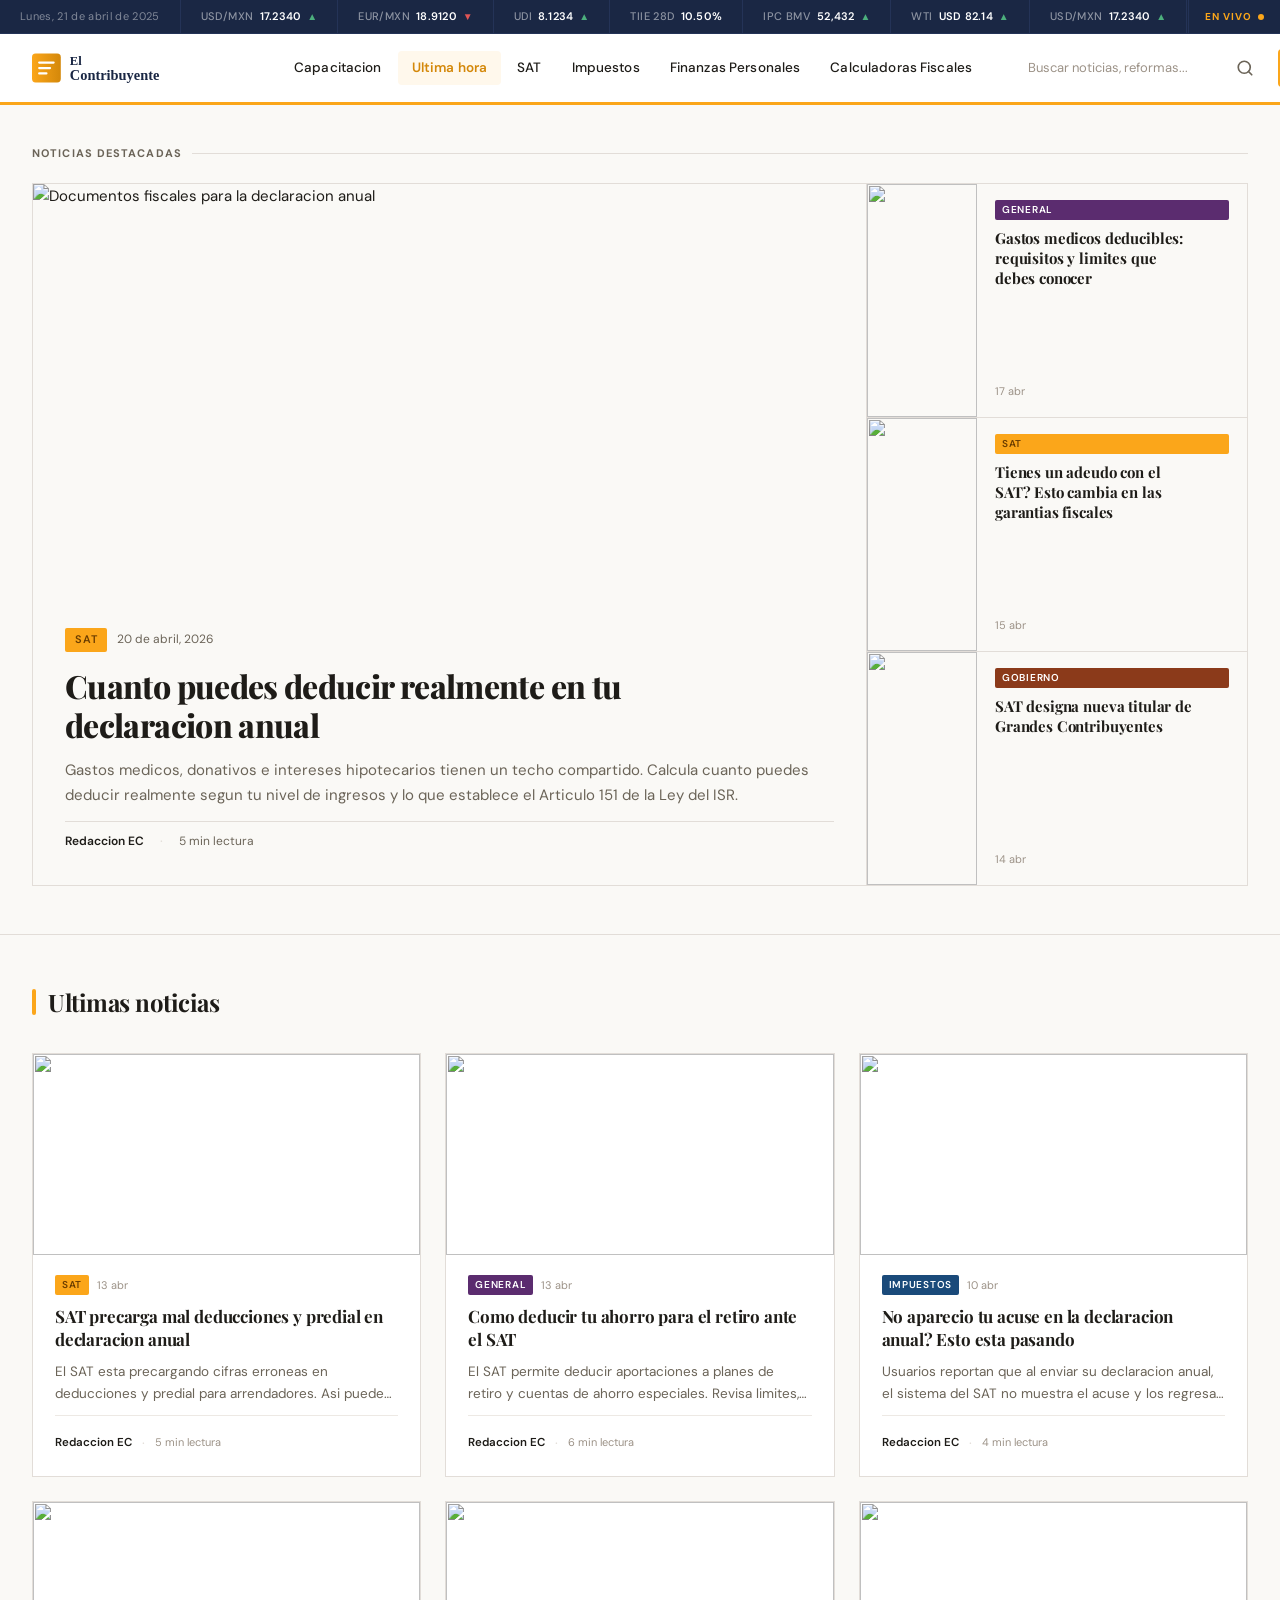
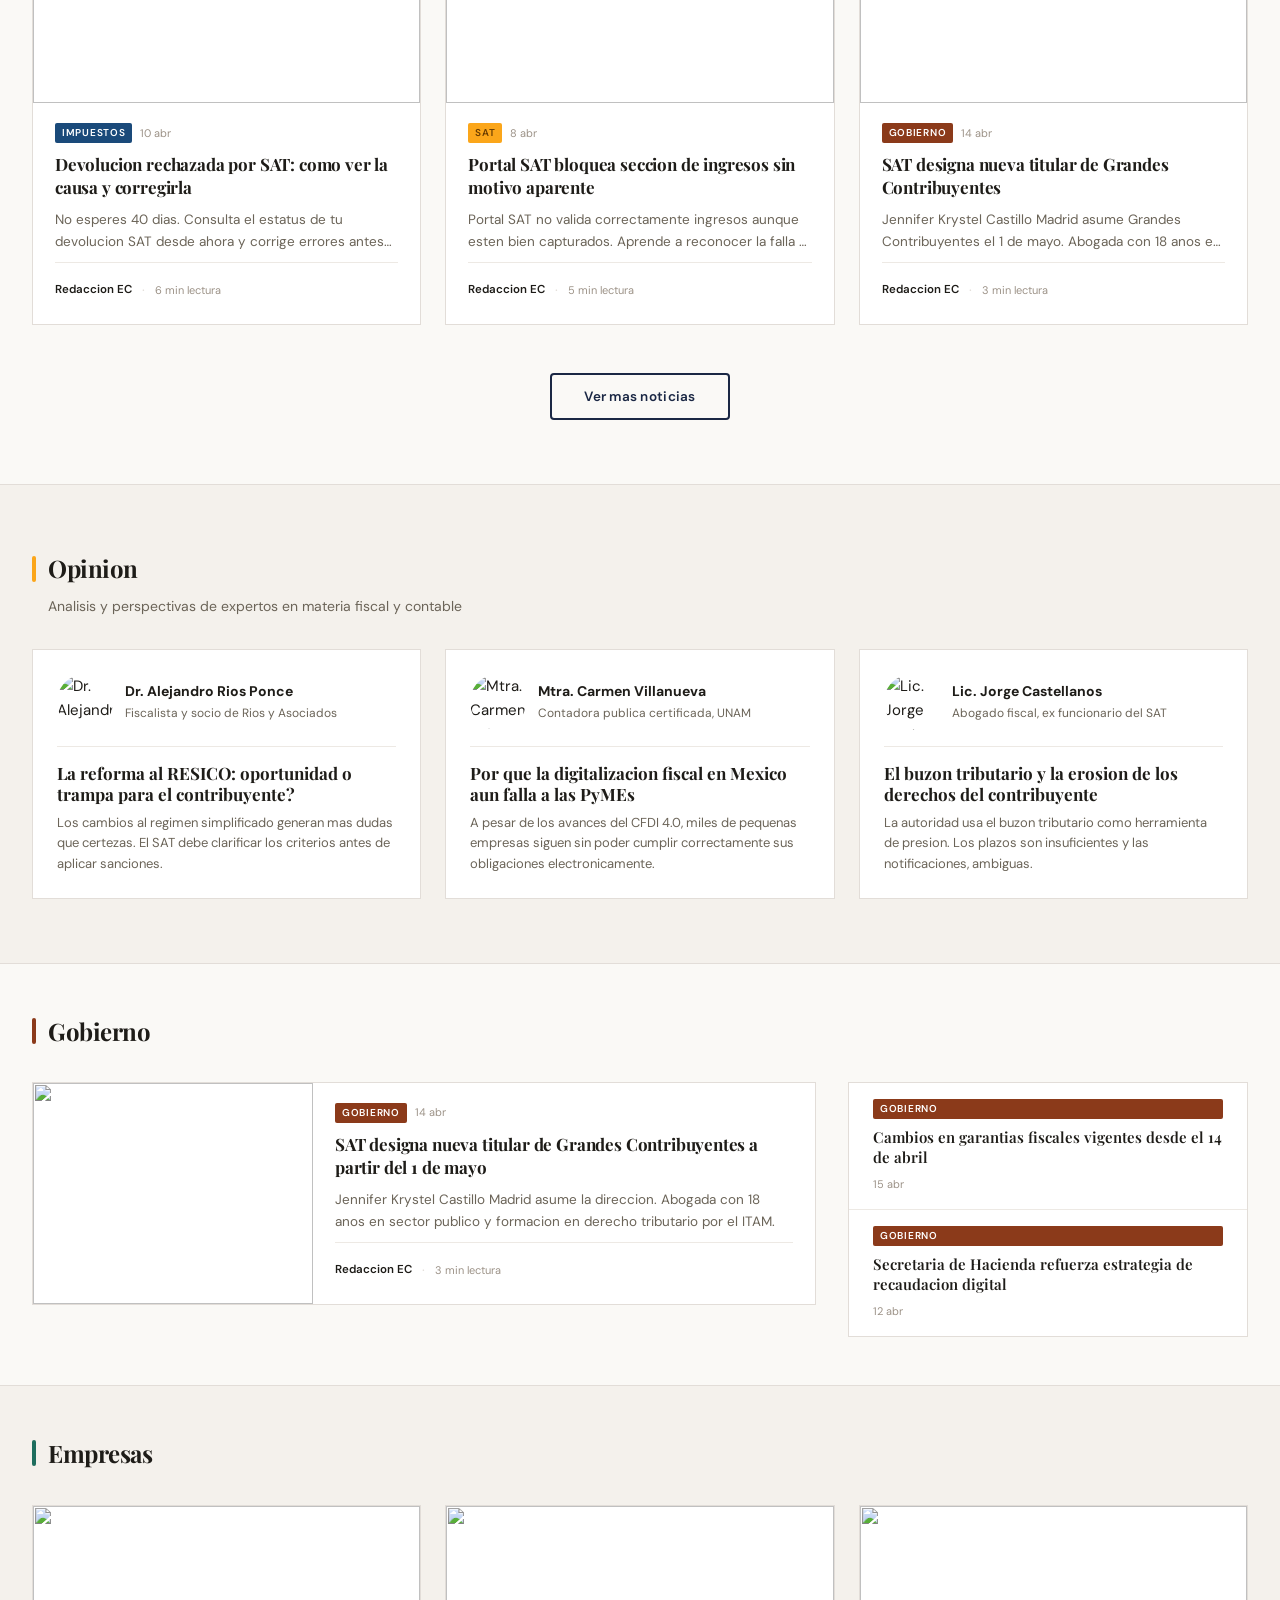
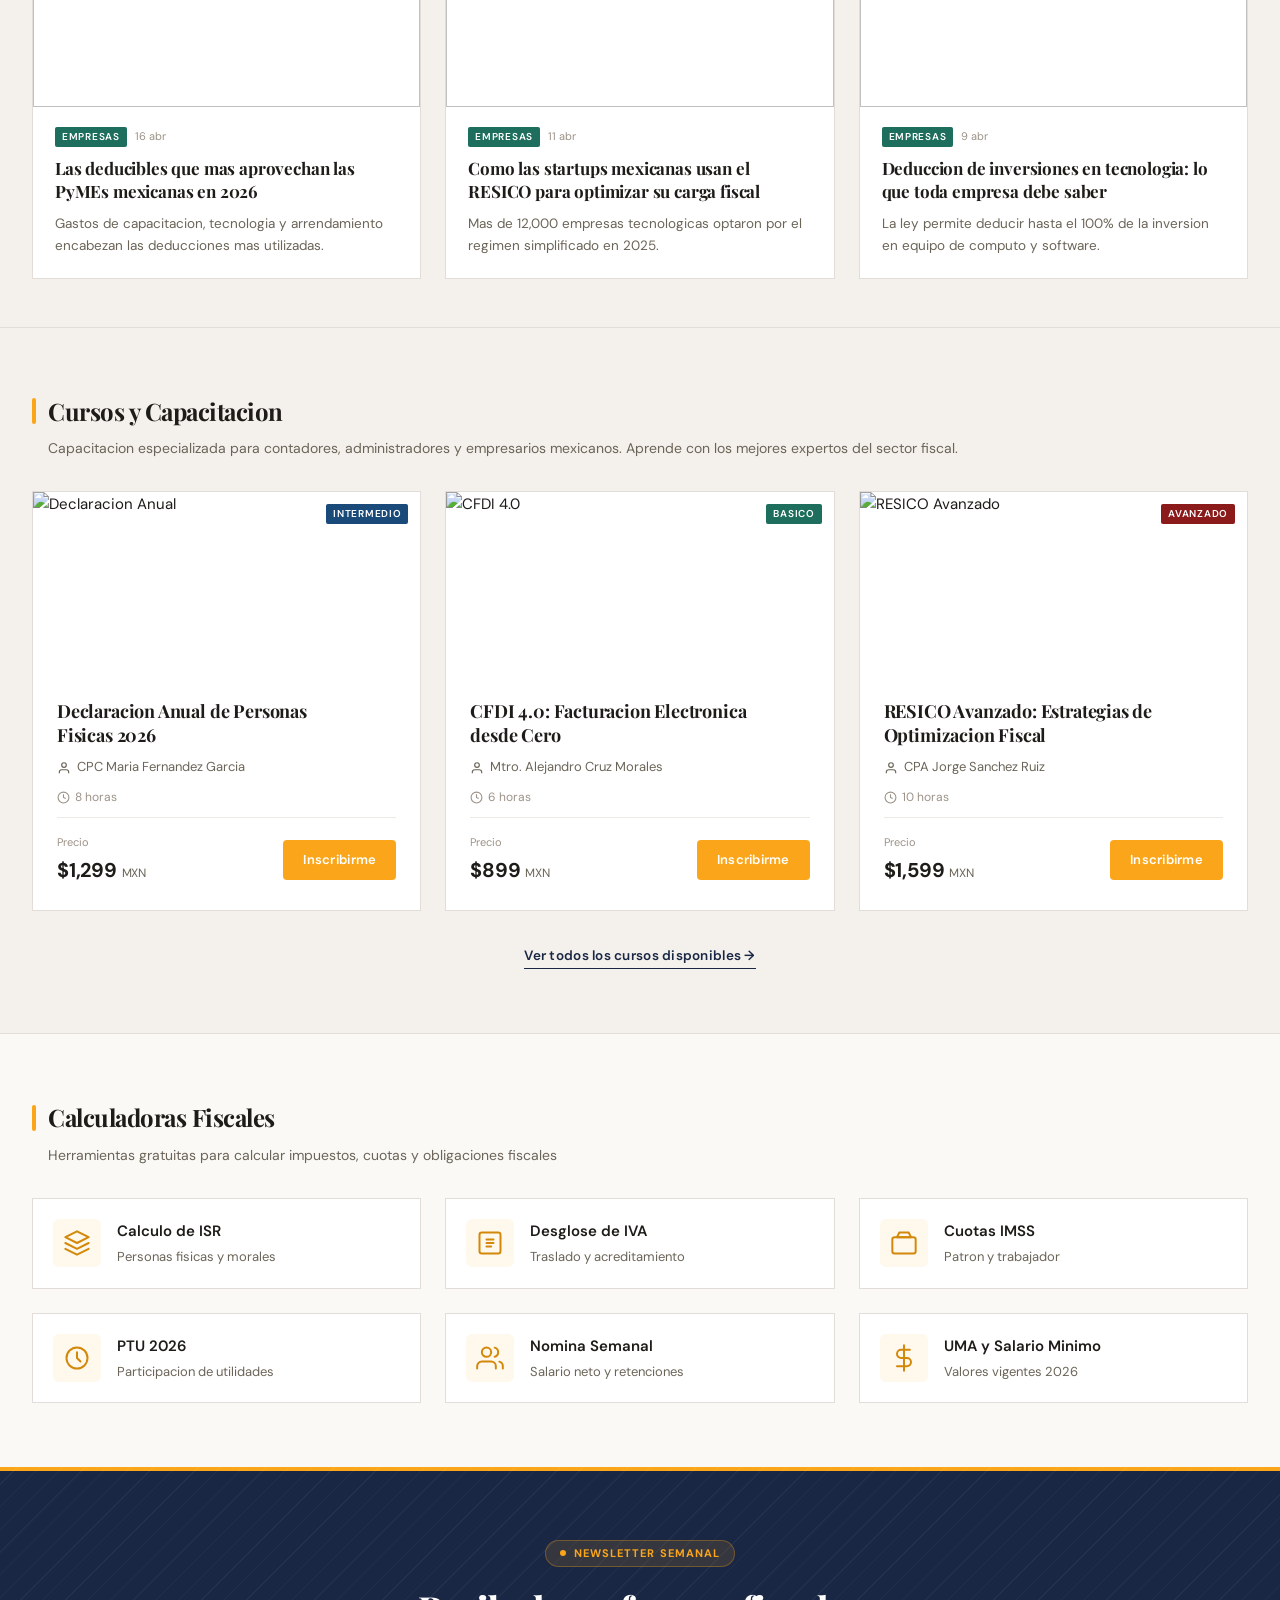
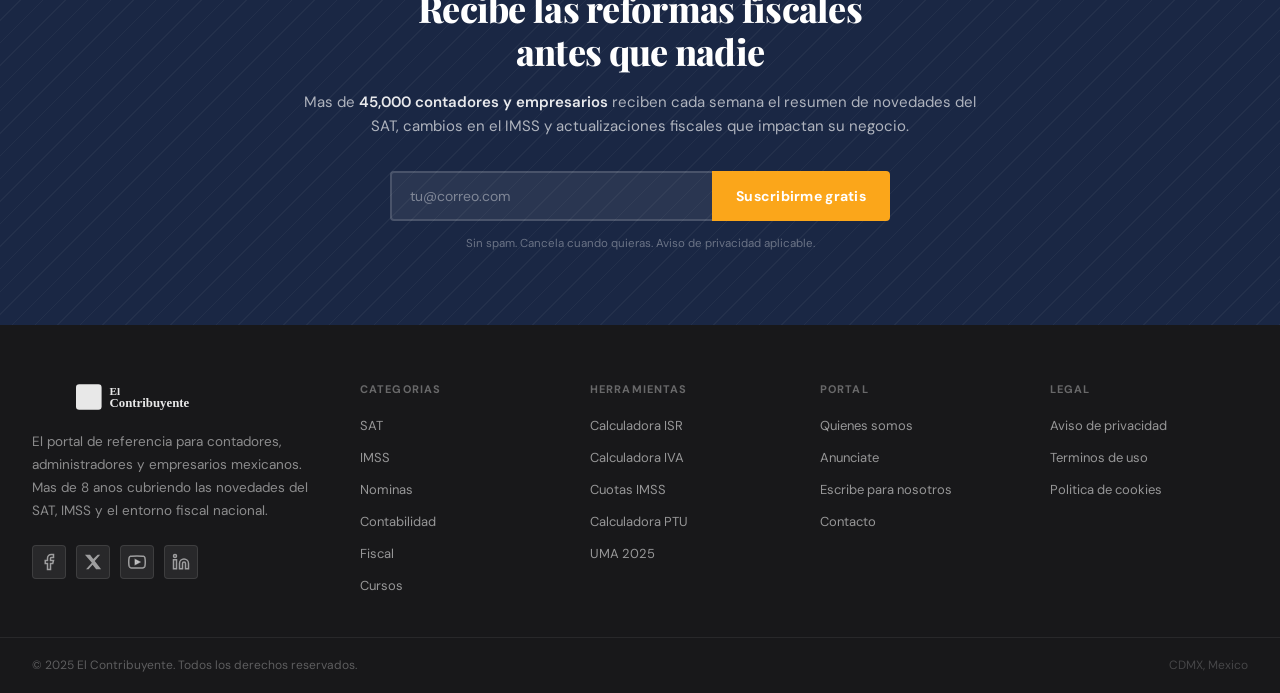
==== index.html @ e786fd5d "Initial commit: El Contribuyente design system - 7 HTML pages: home, article, category, search, auth" ====
<!DOCTYPE html>
<html lang="es">
<head>
  <meta charset="UTF-8">
  <meta name="viewport" content="width=device-width, initial-scale=1.0">
  <meta name="description" content="El Contribuyente - Portal de noticias fiscales, contables y financieras para contadores, administradores y empresarios mexicanos.">
  <title>El Contribuyente — Noticias Fiscales, Contables y Financieras</title>

  <!-- Favicon -->
  <link rel="icon" type="image/svg+xml" href="assets/logo.svg">

  <!-- Google Fonts -->
  <link rel="preconnect" href="https://fonts.googleapis.com">
  <link rel="preconnect" href="https://fonts.gstatic.com" crossorigin>
  <link href="https://fonts.googleapis.com/css2?family=Playfair+Display:ital,wght@0,400;0,600;0,700;0,800;1,400;1,600&family=DM+Sans:opsz,wght@9..40,300;9..40,400;9..40,500;9..40,600;9..40,700&display=swap" rel="stylesheet">

  <!-- Stylesheets -->
  <link rel="stylesheet" href="css/tokens.css">
  <link rel="stylesheet" href="css/base.css">
  <link rel="stylesheet" href="css/components.css">
  <link rel="stylesheet" href="css/pages/home.css">
</head>
<body>
  <!-- ═══════════════════════════════════════
       TOP BAR
       ═══════════════════════════════════════ -->
  <div class="topbar">
    <div class="topbar__date">
      <span class="topbar__date-text">Lunes, 21 de abril de 2025</span>
    </div>
    <div class="topbar__ticker">
      <div class="topbar__ticker-track">
        <span class="topbar__ticker-item">
          <span class="topbar__ticker-label">USD/MXN</span>
          <span class="topbar__ticker-value">17.2340</span>
          <span class="topbar__ticker-up">&#9650;</span>
        </span>
        <span class="topbar__ticker-item">
          <span class="topbar__ticker-label">EUR/MXN</span>
          <span class="topbar__ticker-value">18.9120</span>
          <span class="topbar__ticker-down">&#9660;</span>
        </span>
        <span class="topbar__ticker-item">
          <span class="topbar__ticker-label">UDI</span>
          <span class="topbar__ticker-value">8.1234</span>
          <span class="topbar__ticker-up">&#9650;</span>
        </span>
        <span class="topbar__ticker-item">
          <span class="topbar__ticker-label">TIIE 28D</span>
          <span class="topbar__ticker-value">10.50%</span>
        </span>
        <span class="topbar__ticker-item">
          <span class="topbar__ticker-label">IPC BMV</span>
          <span class="topbar__ticker-value">52,432</span>
          <span class="topbar__ticker-up">&#9650;</span>
        </span>
        <span class="topbar__ticker-item">
          <span class="topbar__ticker-label">WTI</span>
          <span class="topbar__ticker-value">USD 82.14</span>
          <span class="topbar__ticker-up">&#9650;</span>
        </span>
      </div>
    </div>
    <div class="topbar__live">
      <span class="topbar__live-text">En vivo</span>
      <div class="topbar__live-dot"></div>
    </div>
  </div>

  <!-- ═══════════════════════════════════════
       NAVBAR
       ═══════════════════════════════════════ -->
  <header class="navbar">
    <div class="navbar__inner">
      <a href="index.html" class="navbar__logo">
        <img src="assets/logo.svg" alt="El Contribuyente">
      </a>

      <nav class="navbar__nav">
        <a href="cursos.html" class="navbar__link">Capacitacion</a>
        <a href="categoria.html" class="navbar__link navbar__link--active">Ultima hora</a>
        <a href="categoria.html?cat=sat" class="navbar__link">SAT</a>
        <a href="categoria.html?cat=impuestos" class="navbar__link">Impuestos</a>
        <a href="categoria.html?cat=finanzas" class="navbar__link">Finanzas Personales</a>
        <a href="#calculadoras" class="navbar__link">Calculadoras Fiscales</a>
      </nav>

      <div class="navbar__actions">
        <div class="navbar__search">
          <input type="text" class="navbar__search-input" placeholder="Buscar noticias, reformas...">
          <button class="navbar__search-btn" aria-label="Buscar">
            <svg width="18" height="18" viewBox="0 0 24 24" fill="none" stroke="currentColor" stroke-width="2.2" stroke-linecap="round">
              <circle cx="11" cy="11" r="8"/><path d="M21 21l-4.35-4.35"/>
            </svg>
          </button>
        </div>
        <a href="#newsletter" class="navbar__cta">Suscribirme gratis</a>
      </div>

      <button class="navbar__toggle" aria-label="Menu" aria-expanded="false">
        <span></span>
        <span></span>
        <span></span>
      </button>
    </div>
  </header>

  <main>
    <!-- ═══════════════════════════════════════
         HERO - NOTICIAS DESTACADAS
         ═══════════════════════════════════════ -->
    <section class="hero">
      <div class="container">
        <div class="section-label">
          <span class="section-label__text">Noticias destacadas</span>
          <div class="section-label__line"></div>
        </div>

        <div class="hero-card">
          <!-- Featured Article -->
          <article class="hero-card__featured">
            <div class="hero-card__featured-image">
              <img src="https://images.unsplash.com/photo-1554224155-6726b3ff858f?w=1100&h=620&fit=crop&auto=format&q=80" alt="Documentos fiscales para la declaracion anual">
            </div>
            <div class="hero-card__featured-content">
              <div class="hero-card__featured-meta">
                <span class="badge badge--sat">SAT</span>
                <span class="hero-card__featured-date">20 de abril, 2026</span>
              </div>
              <h1 class="hero-card__featured-title">
                <a href="articulo.html">Cuanto puedes deducir realmente en tu declaracion anual</a>
              </h1>
              <p class="hero-card__featured-excerpt">Gastos medicos, donativos e intereses hipotecarios tienen un techo compartido. Calcula cuanto puedes deducir realmente segun tu nivel de ingresos y lo que establece el Articulo 151 de la Ley del ISR.</p>
              <div class="hero-card__featured-footer">
                <span class="hero-card__featured-author">Redaccion EC</span>
                <span class="news-card__separator">·</span>
                <span class="hero-card__featured-readtime">5 min lectura</span>
              </div>
            </div>
          </article>

          <!-- Secondary Articles -->
          <div class="hero-card__secondary">
            <a href="articulo.html" class="hero-card__secondary-item">
              <div class="hero-card__secondary-thumb">
                <img src="https://images.unsplash.com/photo-1450101499163-c8848c66ca85?w=320&h=240&fit=crop&auto=format&q=80" alt="">
              </div>
              <div class="hero-card__secondary-content">
                <span class="badge badge--sm badge--general">General</span>
                <h3 class="hero-card__secondary-title">Gastos medicos deducibles: requisitos y limites que debes conocer</h3>
                <span class="hero-card__secondary-date">17 abr</span>
              </div>
            </a>

            <a href="articulo.html" class="hero-card__secondary-item">
              <div class="hero-card__secondary-thumb">
                <img src="https://images.unsplash.com/photo-1454165804606-c3d57bc86b40?w=320&h=240&fit=crop&auto=format&q=80" alt="">
              </div>
              <div class="hero-card__secondary-content">
                <span class="badge badge--sm badge--sat">SAT</span>
                <h3 class="hero-card__secondary-title">Tienes un adeudo con el SAT? Esto cambia en las garantias fiscales</h3>
                <span class="hero-card__secondary-date">15 abr</span>
              </div>
            </a>

            <a href="articulo.html" class="hero-card__secondary-item">
              <div class="hero-card__secondary-thumb">
                <img src="https://images.unsplash.com/photo-1507003211169-0a1dd7228f2d?w=320&h=240&fit=crop&auto=format&q=80" alt="">
              </div>
              <div class="hero-card__secondary-content">
                <span class="badge badge--sm badge--gobierno">Gobierno</span>
                <h3 class="hero-card__secondary-title">SAT designa nueva titular de Grandes Contribuyentes</h3>
                <span class="hero-card__secondary-date">14 abr</span>
              </div>
            </a>
          </div>
        </div>
      </div>
    </section>

    <!-- ═══════════════════════════════════════
         ULTIMAS NOTICIAS
         ═══════════════════════════════════════ -->
    <section class="news-feed">
      <div class="container">
        <div class="section-title">
          <div class="section-title__header">
            <div class="section-title__accent"></div>
            <h2 class="section-title__text">Ultimas noticias</h2>
          </div>
        </div>

        <div class="news-grid">
          <article class="news-card">
            <a href="articulo.html" class="news-card__image">
              <img src="https://images.unsplash.com/photo-1486312338219-ce68d2c6f44d?w=680&h=400&fit=crop&auto=format&q=80" alt="">
            </a>
            <div class="news-card__content">
              <div class="news-card__meta">
                <span class="badge badge--sm badge--sat">SAT</span>
                <span class="news-card__date">13 abr</span>
              </div>
              <h3 class="news-card__title"><a href="articulo.html">SAT precarga mal deducciones y predial en declaracion anual</a></h3>
              <p class="news-card__excerpt">El SAT esta precargando cifras erroneas en deducciones y predial para arrendadores. Asi puedes detectar el error y corregirlo antes de enviar.</p>
              <div class="news-card__footer">
                <span class="news-card__author">Redaccion EC</span>
                <span class="news-card__separator">·</span>
                <span class="news-card__readtime">5 min lectura</span>
              </div>
            </div>
          </article>

          <article class="news-card">
            <a href="articulo.html" class="news-card__image">
              <img src="https://images.unsplash.com/photo-1611974789855-9c2a0a7236a3?w=680&h=400&fit=crop&auto=format&q=80" alt="">
            </a>
            <div class="news-card__content">
              <div class="news-card__meta">
                <span class="badge badge--sm badge--general">General</span>
                <span class="news-card__date">13 abr</span>
              </div>
              <h3 class="news-card__title"><a href="articulo.html">Como deducir tu ahorro para el retiro ante el SAT</a></h3>
              <p class="news-card__excerpt">El SAT permite deducir aportaciones a planes de retiro y cuentas de ahorro especiales. Revisa limites, plazos y obligaciones antes de tu declaracion.</p>
              <div class="news-card__footer">
                <span class="news-card__author">Redaccion EC</span>
                <span class="news-card__separator">·</span>
                <span class="news-card__readtime">6 min lectura</span>
              </div>
            </div>
          </article>

          <article class="news-card">
            <a href="articulo.html" class="news-card__image">
              <img src="https://images.unsplash.com/photo-1518186285589-2f7649de83e0?w=680&h=400&fit=crop&auto=format&q=80" alt="">
            </a>
            <div class="news-card__content">
              <div class="news-card__meta">
                <span class="badge badge--sm badge--impuestos">Impuestos</span>
                <span class="news-card__date">10 abr</span>
              </div>
              <h3 class="news-card__title"><a href="articulo.html">No aparecio tu acuse en la declaracion anual? Esto esta pasando</a></h3>
              <p class="news-card__excerpt">Usuarios reportan que al enviar su declaracion anual, el sistema del SAT no muestra el acuse y los regresa al inicio. Aqui la solucion.</p>
              <div class="news-card__footer">
                <span class="news-card__author">Redaccion EC</span>
                <span class="news-card__separator">·</span>
                <span class="news-card__readtime">4 min lectura</span>
              </div>
            </div>
          </article>

          <article class="news-card">
            <a href="articulo.html" class="news-card__image">
              <img src="https://images.unsplash.com/photo-1551288049-bebda4e38f71?w=680&h=400&fit=crop&auto=format&q=80" alt="">
            </a>
            <div class="news-card__content">
              <div class="news-card__meta">
                <span class="badge badge--sm badge--impuestos">Impuestos</span>
                <span class="news-card__date">10 abr</span>
              </div>
              <h3 class="news-card__title"><a href="articulo.html">Devolucion rechazada por SAT: como ver la causa y corregirla</a></h3>
              <p class="news-card__excerpt">No esperes 40 dias. Consulta el estatus de tu devolucion SAT desde ahora y corrige errores antes de que sea demasiado tarde.</p>
              <div class="news-card__footer">
                <span class="news-card__author">Redaccion EC</span>
                <span class="news-card__separator">·</span>
                <span class="news-card__readtime">6 min lectura</span>
              </div>
            </div>
          </article>

          <article class="news-card">
            <a href="articulo.html" class="news-card__image">
              <img src="https://images.unsplash.com/photo-1560472354-b33ff0c44a43?w=680&h=400&fit=crop&auto=format&q=80" alt="">
            </a>
            <div class="news-card__content">
              <div class="news-card__meta">
                <span class="badge badge--sm badge--sat">SAT</span>
                <span class="news-card__date">8 abr</span>
              </div>
              <h3 class="news-card__title"><a href="articulo.html">Portal SAT bloquea seccion de ingresos sin motivo aparente</a></h3>
              <p class="news-card__excerpt">Portal SAT no valida correctamente ingresos aunque esten bien capturados. Aprende a reconocer la falla y la solucion que ya ayudo a multiples contribuyentes.</p>
              <div class="news-card__footer">
                <span class="news-card__author">Redaccion EC</span>
                <span class="news-card__separator">·</span>
                <span class="news-card__readtime">5 min lectura</span>
              </div>
            </div>
          </article>

          <article class="news-card">
            <a href="articulo.html" class="news-card__image">
              <img src="https://images.unsplash.com/photo-1504868584819-f8e8b4b6d7e3?w=680&h=400&fit=crop&auto=format&q=80" alt="">
            </a>
            <div class="news-card__content">
              <div class="news-card__meta">
                <span class="badge badge--sm badge--gobierno">Gobierno</span>
                <span class="news-card__date">14 abr</span>
              </div>
              <h3 class="news-card__title"><a href="articulo.html">SAT designa nueva titular de Grandes Contribuyentes</a></h3>
              <p class="news-card__excerpt">Jennifer Krystel Castillo Madrid asume Grandes Contribuyentes el 1 de mayo. Abogada con 18 anos en sector publico y posgrados en derecho tributario.</p>
              <div class="news-card__footer">
                <span class="news-card__author">Redaccion EC</span>
                <span class="news-card__separator">·</span>
                <span class="news-card__readtime">3 min lectura</span>
              </div>
            </div>
          </article>
        </div>

        <div class="news-feed__more">
          <a href="categoria.html" class="btn btn--secondary">Ver mas noticias</a>
        </div>
      </div>
    </section>

    <!-- ═══════════════════════════════════════
         BLOQUE OPINION
         ═══════════════════════════════════════ -->
    <section class="opinion-block">
      <div class="container">
        <div class="section-title">
          <div class="section-title__header">
            <div class="section-title__accent"></div>
            <h2 class="section-title__text">Opinion</h2>
          </div>
          <p class="section-title__sub">Analisis y perspectivas de expertos en materia fiscal y contable</p>
        </div>

        <div class="opinion-grid">
          <article class="opinion-card">
            <div class="opinion-card__header">
              <img src="https://images.unsplash.com/photo-1560250097-0b93528c311a?w=120&h=120&fit=crop&auto=format&q=80" alt="Dr. Alejandro Rios Ponce" class="opinion-card__avatar">
              <div>
                <h3 class="opinion-card__author">Dr. Alejandro Rios Ponce</h3>
                <p class="opinion-card__role">Fiscalista y socio de Rios y Asociados</p>
              </div>
            </div>
            <h4 class="opinion-card__title"><a href="articulo.html">La reforma al RESICO: oportunidad o trampa para el contribuyente?</a></h4>
            <p class="opinion-card__excerpt">Los cambios al regimen simplificado generan mas dudas que certezas. El SAT debe clarificar los criterios antes de aplicar sanciones.</p>
          </article>

          <article class="opinion-card">
            <div class="opinion-card__header">
              <img src="https://images.unsplash.com/photo-1573496359142-b8d87734a5a2?w=120&h=120&fit=crop&auto=format&q=80" alt="Mtra. Carmen Villanueva" class="opinion-card__avatar">
              <div>
                <h3 class="opinion-card__author">Mtra. Carmen Villanueva</h3>
                <p class="opinion-card__role">Contadora publica certificada, UNAM</p>
              </div>
            </div>
            <h4 class="opinion-card__title"><a href="articulo.html">Por que la digitalizacion fiscal en Mexico aun falla a las PyMEs</a></h4>
            <p class="opinion-card__excerpt">A pesar de los avances del CFDI 4.0, miles de pequenas empresas siguen sin poder cumplir correctamente sus obligaciones electronicamente.</p>
          </article>

          <article class="opinion-card">
            <div class="opinion-card__header">
              <img src="https://images.unsplash.com/photo-1472099645785-5658abf4ff4e?w=120&h=120&fit=crop&auto=format&q=80" alt="Lic. Jorge Castellanos" class="opinion-card__avatar">
              <div>
                <h3 class="opinion-card__author">Lic. Jorge Castellanos</h3>
                <p class="opinion-card__role">Abogado fiscal, ex funcionario del SAT</p>
              </div>
            </div>
            <h4 class="opinion-card__title"><a href="articulo.html">El buzon tributario y la erosion de los derechos del contribuyente</a></h4>
            <p class="opinion-card__excerpt">La autoridad usa el buzon tributario como herramienta de presion. Los plazos son insuficientes y las notificaciones, ambiguas.</p>
          </article>
        </div>
      </div>
    </section>

    <!-- ═══════════════════════════════════════
         BLOQUE GOBIERNO
         ═══════════════════════════════════════ -->
    <section class="category-block category-block--gobierno">
      <div class="container">
        <div class="section-title">
          <div class="section-title__header">
            <div class="section-title__accent" style="background: var(--color-cat-gobierno);"></div>
            <h2 class="section-title__text">Gobierno</h2>
          </div>
        </div>

        <div class="category-block__grid">
          <article class="news-card news-card--horizontal">
            <a href="articulo.html" class="news-card__image">
              <img src="https://images.unsplash.com/photo-1568992687947-868a62a9f521?w=680&h=400&fit=crop&auto=format&q=80" alt="">
            </a>
            <div class="news-card__content">
              <div class="news-card__meta">
                <span class="badge badge--sm badge--gobierno">Gobierno</span>
                <span class="news-card__date">14 abr</span>
              </div>
              <h3 class="news-card__title"><a href="articulo.html">SAT designa nueva titular de Grandes Contribuyentes a partir del 1 de mayo</a></h3>
              <p class="news-card__excerpt">Jennifer Krystel Castillo Madrid asume la direccion. Abogada con 18 anos en sector publico y formacion en derecho tributario por el ITAM.</p>
              <div class="news-card__footer">
                <span class="news-card__author">Redaccion EC</span>
                <span class="news-card__separator">·</span>
                <span class="news-card__readtime">3 min lectura</span>
              </div>
            </div>
          </article>

          <div class="category-block__list">
            <a href="articulo.html" class="category-block__item">
              <span class="badge badge--sm badge--gobierno">Gobierno</span>
              <h4>Cambios en garantias fiscales vigentes desde el 14 de abril</h4>
              <span class="category-block__date">15 abr</span>
            </a>
            <a href="articulo.html" class="category-block__item">
              <span class="badge badge--sm badge--gobierno">Gobierno</span>
              <h4>Secretaria de Hacienda refuerza estrategia de recaudacion digital</h4>
              <span class="category-block__date">12 abr</span>
            </a>
          </div>
        </div>
      </div>
    </section>

    <!-- ═══════════════════════════════════════
         BLOQUE EMPRESAS
         ═══════════════════════════════════════ -->
    <section class="category-block category-block--empresas">
      <div class="container">
        <div class="section-title">
          <div class="section-title__header">
            <div class="section-title__accent" style="background: var(--color-cat-empresas);"></div>
            <h2 class="section-title__text">Empresas</h2>
          </div>
        </div>

        <div class="news-grid news-grid--3">
          <article class="news-card">
            <a href="articulo.html" class="news-card__image">
              <img src="https://images.unsplash.com/photo-1611974789855-9c2a0a7236a3?w=680&h=400&fit=crop&auto=format&q=80" alt="">
            </a>
            <div class="news-card__content">
              <div class="news-card__meta">
                <span class="badge badge--sm badge--empresas">Empresas</span>
                <span class="news-card__date">16 abr</span>
              </div>
              <h3 class="news-card__title"><a href="articulo.html">Las deducibles que mas aprovechan las PyMEs mexicanas en 2026</a></h3>
              <p class="news-card__excerpt">Gastos de capacitacion, tecnologia y arrendamiento encabezan las deducciones mas utilizadas.</p>
            </div>
          </article>

          <article class="news-card">
            <a href="articulo.html" class="news-card__image">
              <img src="https://images.unsplash.com/photo-1560472354-b33ff0c44a43?w=680&h=400&fit=crop&auto=format&q=80" alt="">
            </a>
            <div class="news-card__content">
              <div class="news-card__meta">
                <span class="badge badge--sm badge--empresas">Empresas</span>
                <span class="news-card__date">11 abr</span>
              </div>
              <h3 class="news-card__title"><a href="articulo.html">Como las startups mexicanas usan el RESICO para optimizar su carga fiscal</a></h3>
              <p class="news-card__excerpt">Mas de 12,000 empresas tecnologicas optaron por el regimen simplificado en 2025.</p>
            </div>
          </article>

          <article class="news-card">
            <a href="articulo.html" class="news-card__image">
              <img src="https://images.unsplash.com/photo-1518186285589-2f7649de83e0?w=680&h=400&fit=crop&auto=format&q=80" alt="">
            </a>
            <div class="news-card__content">
              <div class="news-card__meta">
                <span class="badge badge--sm badge--empresas">Empresas</span>
                <span class="news-card__date">9 abr</span>
              </div>
              <h3 class="news-card__title"><a href="articulo.html">Deduccion de inversiones en tecnologia: lo que toda empresa debe saber</a></h3>
              <p class="news-card__excerpt">La ley permite deducir hasta el 100% de la inversion en equipo de computo y software.</p>
            </div>
          </article>
        </div>
      </div>
    </section>

    <!-- ═══════════════════════════════════════
         CURSOS Y CAPACITACION
         ═══════════════════════════════════════ -->
    <section class="courses-section">
      <div class="container">
        <div class="section-title">
          <div class="section-title__header">
            <div class="section-title__accent"></div>
            <h2 class="section-title__text">Cursos y Capacitacion</h2>
          </div>
          <p class="section-title__sub">Capacitacion especializada para contadores, administradores y empresarios mexicanos. Aprende con los mejores expertos del sector fiscal.</p>
        </div>

        <div class="courses-grid">
          <article class="course-card">
            <div class="course-card__image">
              <img src="https://images.unsplash.com/photo-1524178232363-1fb2b075b655?w=700&h=380&fit=crop&auto=format&q=80" alt="Declaracion Anual">
              <span class="course-card__level badge badge--sm badge--intermedio">Intermedio</span>
            </div>
            <div class="course-card__content">
              <h3 class="course-card__title">Declaracion Anual de Personas Fisicas 2026</h3>
              <div class="course-card__instructor">
                <svg width="14" height="14" viewBox="0 0 24 24" fill="none" stroke="currentColor" stroke-width="2">
                  <path d="M20 21v-2a4 4 0 00-4-4H8a4 4 0 00-4 4v2"/><circle cx="12" cy="7" r="4"/>
                </svg>
                <span>CPC Maria Fernandez Garcia</span>
              </div>
              <div class="course-card__duration">
                <svg width="13" height="13" viewBox="0 0 24 24" fill="none" stroke="currentColor" stroke-width="2">
                  <circle cx="12" cy="12" r="10"/><path d="M12 6v6l4 2"/>
                </svg>
                <span>8 horas</span>
              </div>
              <div class="course-card__footer">
                <div>
                  <span class="course-card__price-label">Precio</span>
                  <span class="course-card__price">$1,299 <span class="course-card__price-currency">MXN</span></span>
                </div>
                <a href="cursos.html" class="btn btn--primary" style="padding: 10px 20px; font-size: 13px;">Inscribirme</a>
              </div>
            </div>
          </article>

          <article class="course-card">
            <div class="course-card__image">
              <img src="https://images.unsplash.com/photo-1557804506-669a67965ba0?w=700&h=380&fit=crop&auto=format&q=80" alt="CFDI 4.0">
              <span class="course-card__level badge badge--sm badge--basico">Basico</span>
            </div>
            <div class="course-card__content">
              <h3 class="course-card__title">CFDI 4.0: Facturacion Electronica desde Cero</h3>
              <div class="course-card__instructor">
                <svg width="14" height="14" viewBox="0 0 24 24" fill="none" stroke="currentColor" stroke-width="2">
                  <path d="M20 21v-2a4 4 0 00-4-4H8a4 4 0 00-4 4v2"/><circle cx="12" cy="7" r="4"/>
                </svg>
                <span>Mtro. Alejandro Cruz Morales</span>
              </div>
              <div class="course-card__duration">
                <svg width="13" height="13" viewBox="0 0 24 24" fill="none" stroke="currentColor" stroke-width="2">
                  <circle cx="12" cy="12" r="10"/><path d="M12 6v6l4 2"/>
                </svg>
                <span>6 horas</span>
              </div>
              <div class="course-card__footer">
                <div>
                  <span class="course-card__price-label">Precio</span>
                  <span class="course-card__price">$899 <span class="course-card__price-currency">MXN</span></span>
                </div>
                <a href="cursos.html" class="btn btn--primary" style="padding: 10px 20px; font-size: 13px;">Inscribirme</a>
              </div>
            </div>
          </article>

          <article class="course-card">
            <div class="course-card__image">
              <img src="https://images.unsplash.com/photo-1434030216411-0b793f4b4173?w=700&h=380&fit=crop&auto=format&q=80" alt="RESICO Avanzado">
              <span class="course-card__level badge badge--sm badge--avanzado">Avanzado</span>
            </div>
            <div class="course-card__content">
              <h3 class="course-card__title">RESICO Avanzado: Estrategias de Optimizacion Fiscal</h3>
              <div class="course-card__instructor">
                <svg width="14" height="14" viewBox="0 0 24 24" fill="none" stroke="currentColor" stroke-width="2">
                  <path d="M20 21v-2a4 4 0 00-4-4H8a4 4 0 00-4 4v2"/><circle cx="12" cy="7" r="4"/>
                </svg>
                <span>CPA Jorge Sanchez Ruiz</span>
              </div>
              <div class="course-card__duration">
                <svg width="13" height="13" viewBox="0 0 24 24" fill="none" stroke="currentColor" stroke-width="2">
                  <circle cx="12" cy="12" r="10"/><path d="M12 6v6l4 2"/>
                </svg>
                <span>10 horas</span>
              </div>
              <div class="course-card__footer">
                <div>
                  <span class="course-card__price-label">Precio</span>
                  <span class="course-card__price">$1,599 <span class="course-card__price-currency">MXN</span></span>
                </div>
                <a href="cursos.html" class="btn btn--primary" style="padding: 10px 20px; font-size: 13px;">Inscribirme</a>
              </div>
            </div>
          </article>
        </div>

        <div class="courses-section__more">
          <a href="cursos.html" class="courses-section__link">Ver todos los cursos disponibles →</a>
        </div>
      </div>
    </section>

    <!-- ═══════════════════════════════════════
         CALCULADORAS FISCALES
         ═══════════════════════════════════════ -->
    <section class="calculators-section" id="calculadoras">
      <div class="container">
        <div class="section-title">
          <div class="section-title__header">
            <div class="section-title__accent"></div>
            <h2 class="section-title__text">Calculadoras Fiscales</h2>
          </div>
          <p class="section-title__sub">Herramientas gratuitas para calcular impuestos, cuotas y obligaciones fiscales</p>
        </div>

        <div class="calculators-grid">
          <article class="calc-card">
            <div class="calc-card__icon">
              <svg width="28" height="28" viewBox="0 0 24 24" fill="none" stroke="currentColor" stroke-width="1.7" stroke-linecap="round" stroke-linejoin="round">
                <path d="M12 2L2 7l10 5 10-5-10-5"/><path d="M2 17l10 5 10-5"/><path d="M2 12l10 5 10-5"/>
              </svg>
            </div>
            <div class="calc-card__content">
              <h3 class="calc-card__name">Calculo de ISR</h3>
              <p class="calc-card__desc">Personas fisicas y morales</p>
            </div>
          </article>

          <article class="calc-card">
            <div class="calc-card__icon">
              <svg width="28" height="28" viewBox="0 0 24 24" fill="none" stroke="currentColor" stroke-width="1.7" stroke-linecap="round" stroke-linejoin="round">
                <rect x="3" y="3" width="18" height="18" rx="2"/><path d="M9 9h6M9 12h6M9 15h4"/>
              </svg>
            </div>
            <div class="calc-card__content">
              <h3 class="calc-card__name">Desglose de IVA</h3>
              <p class="calc-card__desc">Traslado y acreditamiento</p>
            </div>
          </article>

          <article class="calc-card">
            <div class="calc-card__icon">
              <svg width="28" height="28" viewBox="0 0 24 24" fill="none" stroke="currentColor" stroke-width="1.7" stroke-linecap="round" stroke-linejoin="round">
                <path d="M20 7H4a2 2 0 00-2 2v10a2 2 0 002 2h16a2 2 0 002-2V9a2 2 0 00-2-2z"/><path d="M16 3H8L6 7h12l-2-4z"/>
              </svg>
            </div>
            <div class="calc-card__content">
              <h3 class="calc-card__name">Cuotas IMSS</h3>
              <p class="calc-card__desc">Patron y trabajador</p>
            </div>
          </article>

          <article class="calc-card">
            <div class="calc-card__icon">
              <svg width="28" height="28" viewBox="0 0 24 24" fill="none" stroke="currentColor" stroke-width="1.7" stroke-linecap="round" stroke-linejoin="round">
                <circle cx="12" cy="12" r="9"/><path d="M12 7v5l3 3"/>
              </svg>
            </div>
            <div class="calc-card__content">
              <h3 class="calc-card__name">PTU 2026</h3>
              <p class="calc-card__desc">Participacion de utilidades</p>
            </div>
          </article>

          <article class="calc-card">
            <div class="calc-card__icon">
              <svg width="28" height="28" viewBox="0 0 24 24" fill="none" stroke="currentColor" stroke-width="1.7" stroke-linecap="round" stroke-linejoin="round">
                <path d="M17 21v-2a4 4 0 00-4-4H5a4 4 0 00-4 4v2"/><circle cx="9" cy="7" r="4"/><path d="M23 21v-2a4 4 0 00-3-3.87"/><path d="M16 3.13a4 4 0 010 7.74"/>
              </svg>
            </div>
            <div class="calc-card__content">
              <h3 class="calc-card__name">Nomina Semanal</h3>
              <p class="calc-card__desc">Salario neto y retenciones</p>
            </div>
          </article>

          <article class="calc-card">
            <div class="calc-card__icon">
              <svg width="28" height="28" viewBox="0 0 24 24" fill="none" stroke="currentColor" stroke-width="1.7" stroke-linecap="round" stroke-linejoin="round">
                <line x1="12" y1="1" x2="12" y2="23"/><path d="M17 5H9.5a3.5 3.5 0 000 7h5a3.5 3.5 0 010 7H6"/>
              </svg>
            </div>
            <div class="calc-card__content">
              <h3 class="calc-card__name">UMA y Salario Minimo</h3>
              <p class="calc-card__desc">Valores vigentes 2026</p>
            </div>
          </article>
        </div>
      </div>
    </section>

    <!-- ═══════════════════════════════════════
         NEWSLETTER
         ═══════════════════════════════════════ -->
    <section class="newsletter" id="newsletter">
      <div class="newsletter__accent"></div>
      <div class="newsletter__pattern"></div>
      <div class="newsletter__content">
        <div class="newsletter__badge">
          <div class="newsletter__badge-dot"></div>
          <span class="newsletter__badge-text">Newsletter semanal</span>
        </div>

        <h2 class="newsletter__title">Recibe las reformas fiscales<br>antes que nadie</h2>

        <p class="newsletter__text">
          Mas de <strong class="newsletter__highlight">45,000 contadores y empresarios</strong> reciben cada semana el resumen de novedades del SAT, cambios en el IMSS y actualizaciones fiscales que impactan su negocio.
        </p>

        <form class="newsletter__form">
          <input type="email" class="newsletter__input" placeholder="tu@correo.com" required>
          <button type="submit" class="newsletter__submit">Suscribirme gratis</button>
        </form>

        <p class="newsletter__disclaimer">Sin spam. Cancela cuando quieras. Aviso de privacidad aplicable.</p>
      </div>
    </section>
  </main>

  <!-- ═══════════════════════════════════════
       FOOTER
       ═══════════════════════════════════════ -->
  <footer class="footer">
    <div class="footer__main">
      <div class="footer__grid">
        <div class="footer__brand">
          <img src="assets/logo.svg" alt="El Contribuyente" class="footer__logo">
          <p class="footer__desc">El portal de referencia para contadores, administradores y empresarios mexicanos. Mas de 8 anos cubriendo las novedades del SAT, IMSS y el entorno fiscal nacional.</p>
          <div class="footer__social">
            <a href="#" class="footer__social-link" aria-label="Facebook">
              <svg viewBox="0 0 24 24" fill="none" stroke="currentColor" stroke-width="2"><path d="M18 2h-3a5 5 0 00-5 5v3H7v4h3v8h4v-8h3l1-4h-4V7a1 1 0 011-1h3z"/></svg>
            </a>
            <a href="#" class="footer__social-link" aria-label="Twitter">
              <svg viewBox="0 0 24 24" fill="currentColor"><path d="M18.244 2.25h3.308l-7.227 8.26 8.502 11.24H16.17l-4.714-6.231-5.401 6.231H2.744l7.737-8.835L1.254 2.25H8.08l4.259 5.631 5.905-5.631z"/></svg>
            </a>
            <a href="#" class="footer__social-link" aria-label="YouTube">
              <svg viewBox="0 0 24 24" fill="none" stroke="currentColor" stroke-width="2"><path d="M22.54 6.42a2.78 2.78 0 00-1.95-1.96C18.88 4 12 4 12 4s-6.88 0-8.59.46a2.78 2.78 0 00-1.95 1.96A29 29 0 001 12a29 29 0 00.46 5.58A2.78 2.78 0 003.41 19.6C5.12 20 12 20 12 20s6.88 0 8.59-.46a2.78 2.78 0 001.95-1.96A29 29 0 0023 12a29 29 0 00-.46-5.58z"/><polygon points="9.75 15.02 15.5 12 9.75 8.98 9.75 15.02" fill="currentColor"/></svg>
            </a>
            <a href="#" class="footer__social-link" aria-label="LinkedIn">
              <svg viewBox="0 0 24 24" fill="none" stroke="currentColor" stroke-width="2"><path d="M16 8a6 6 0 016 6v7h-4v-7a2 2 0 00-2-2 2 2 0 00-2 2v7h-4v-7a6 6 0 016-6z"/><rect x="2" y="9" width="4" height="12"/><circle cx="4" cy="4" r="2"/></svg>
            </a>
          </div>
        </div>

        <div class="footer__links">
          <div>
            <h4 class="footer__column-title">Categorias</h4>
            <ul class="footer__column-list">
              <li><a href="categoria.html?cat=sat" class="footer__link">SAT</a></li>
              <li><a href="categoria.html?cat=imss" class="footer__link">IMSS</a></li>
              <li><a href="categoria.html?cat=nominas" class="footer__link">Nominas</a></li>
              <li><a href="categoria.html?cat=contabilidad" class="footer__link">Contabilidad</a></li>
              <li><a href="categoria.html?cat=fiscal" class="footer__link">Fiscal</a></li>
              <li><a href="cursos.html" class="footer__link">Cursos</a></li>
            </ul>
          </div>
          <div>
            <h4 class="footer__column-title">Herramientas</h4>
            <ul class="footer__column-list">
              <li><a href="#" class="footer__link">Calculadora ISR</a></li>
              <li><a href="#" class="footer__link">Calculadora IVA</a></li>
              <li><a href="#" class="footer__link">Cuotas IMSS</a></li>
              <li><a href="#" class="footer__link">Calculadora PTU</a></li>
              <li><a href="#" class="footer__link">UMA 2025</a></li>
            </ul>
          </div>
          <div>
            <h4 class="footer__column-title">Portal</h4>
            <ul class="footer__column-list">
              <li><a href="#" class="footer__link">Quienes somos</a></li>
              <li><a href="#" class="footer__link">Anunciate</a></li>
              <li><a href="#" class="footer__link">Escribe para nosotros</a></li>
              <li><a href="#" class="footer__link">Contacto</a></li>
            </ul>
          </div>
          <div>
            <h4 class="footer__column-title">Legal</h4>
            <ul class="footer__column-list">
              <li><a href="#" class="footer__link">Aviso de privacidad</a></li>
              <li><a href="#" class="footer__link">Terminos de uso</a></li>
              <li><a href="#" class="footer__link">Politica de cookies</a></li>
            </ul>
          </div>
        </div>
      </div>
    </div>

    <div class="footer__bottom">
      <div class="footer__bottom-inner">
        <span class="footer__copyright">© 2025 El Contribuyente. Todos los derechos reservados.</span>
        <span class="footer__location">CDMX, Mexico</span>
      </div>
    </div>
  </footer>

  <script src="js/main.js"></script>
</body>
</html>
---- css/tokens.css ----
/* ============================================
   El Contribuyente — Design Tokens
   Sistema de diseño extraído de los archivos JSX
   ============================================ */

:root {
  /* ─────────────────────────────────────────
     COLORES PRIMARIOS
     ───────────────────────────────────────── */
  --color-primary: #fba61a;           /* Amber - color de marca principal */
  --color-primary-dark: #d4880a;      /* Amber oscuro para hover states */
  --color-primary-light: #fff8ec;     /* Amber muy claro para fondos */

  /* ─────────────────────────────────────────
     COLORES SECUNDARIOS
     ───────────────────────────────────────── */
  --color-secondary: #1a2744;         /* Navy - color secundario */
  --color-secondary-light: #243357;   /* Navy claro para bordes oscuros */

  /* ─────────────────────────────────────────
     COLORES DE FONDO
     ───────────────────────────────────────── */
  --color-bg: #faf9f6;                /* Fondo principal (crema muy suave) */
  --color-bg-alt: #f4f1ec;            /* Fondo alternativo/gris */
  --color-surface: #ffffff;           /* Superficie de tarjetas */
  --color-surface-hover: #fdfcf9;     /* Superficie en hover */

  /* ─────────────────────────────────────────
     COLORES DE TEXTO
     ───────────────────────────────────────── */
  --color-text: #1e1c18;              /* Texto principal */
  --color-text-muted: #6b6458;        /* Texto secundario */
  --color-text-light: #9c9287;        /* Texto terciario/meta info */

  /* ─────────────────────────────────────────
     COLORES DE BORDE
     ───────────────────────────────────────── */
  --color-border: #e2ddd8;            /* Borde principal */
  --color-border-light: #ede9e4;      /* Borde sutil */

  /* ─────────────────────────────────────────
     COLORES DE ESTADO
     ───────────────────────────────────────── */
  --color-success: #4caf7d;           /* Verde éxito */
  --color-success-bg: rgba(76, 175, 125, 0.15);
  --color-success-border: rgba(76, 175, 125, 0.4);
  --color-error: #e05555;             /* Rojo error */

  /* ─────────────────────────────────────────
     COLORES DE CATEGORÍAS (BADGES)
     ───────────────────────────────────────── */
  --color-cat-sat: #fba61a;
  --color-cat-sat-text: #6b3d00;

  --color-cat-opinion: #1a2744;
  --color-cat-opinion-text: #ffffff;

  --color-cat-empresas: #1e6e5e;
  --color-cat-empresas-text: #ffffff;

  --color-cat-general: #5b2c6f;
  --color-cat-general-text: #ffffff;

  --color-cat-gobierno: #8b3a1a;
  --color-cat-gobierno-text: #ffffff;

  --color-cat-impuestos: #1a4a7a;
  --color-cat-impuestos-text: #ffffff;

  --color-cat-imss: #1a3a6b;
  --color-cat-imss-text: #ffffff;

  --color-cat-nominas: #1e6e5e;
  --color-cat-nominas-text: #ffffff;

  --color-cat-contabilidad: #5b2c6f;
  --color-cat-contabilidad-text: #ffffff;

  --color-cat-fiscal: #8b1a1a;
  --color-cat-fiscal-text: #ffffff;

  --color-cat-cursos: #1a4a7a;
  --color-cat-cursos-text: #ffffff;

  /* ─────────────────────────────────────────
     NIVELES DE CURSO
     ───────────────────────────────────────── */
  --color-level-basico: #1e6e5e;
  --color-level-intermedio: #1a4a7a;
  --color-level-avanzado: #8b1a1a;

  /* ─────────────────────────────────────────
     COLORES DE FOOTER
     ───────────────────────────────────────── */
  --color-footer-bg: #18181a;
  --color-footer-text: rgba(255, 255, 255, 0.75);
  --color-footer-text-muted: rgba(255, 255, 255, 0.55);
  --color-footer-text-dim: rgba(255, 255, 255, 0.35);
  --color-footer-border: rgba(255, 255, 255, 0.07);

  /* ─────────────────────────────────────────
     TIPOGRAFÍAS
     ───────────────────────────────────────── */
  --font-headline: 'Playfair Display', Georgia, 'Times New Roman', serif;
  --font-body: 'DM Sans', 'Helvetica Neue', Helvetica, Arial, sans-serif;

  /* ─────────────────────────────────────────
     ESCALA TIPOGRÁFICA
     ───────────────────────────────────────── */
  --text-xs: 0.6875rem;    /* 11px - badges, meta pequeño */
  --text-sm: 0.8125rem;    /* 13px - meta info, links */
  --text-base: 0.9375rem;  /* 15px - cuerpo de texto */
  --text-lg: 1.0625rem;    /* 17px - títulos de tarjeta */
  --text-xl: 1.25rem;      /* 20px - subtítulos de sección */
  --text-2xl: 1.5rem;      /* 24px - títulos de sección */
  --text-3xl: 2rem;        /* 32px - título featured */
  --text-4xl: 2.375rem;    /* 38px - título de artículo */
  --text-5xl: 2.25rem;     /* 36px - newsletter headline */

  /* ─────────────────────────────────────────
     PESOS TIPOGRÁFICOS
     ───────────────────────────────────────── */
  --font-weight-normal: 400;
  --font-weight-medium: 500;
  --font-weight-semibold: 600;
  --font-weight-bold: 700;
  --font-weight-extrabold: 800;

  /* ─────────────────────────────────────────
     ALTURAS DE LÍNEA
     ───────────────────────────────────────── */
  --leading-tight: 1.18;
  --leading-snug: 1.25;
  --leading-normal: 1.35;
  --leading-relaxed: 1.55;
  --leading-loose: 1.65;

  /* ─────────────────────────────────────────
     ESPACIADO (rem basado en 16px)
     ───────────────────────────────────────── */
  --spacing-xs: 0.25rem;   /* 4px */
  --spacing-sm: 0.5rem;    /* 8px */
  --spacing-md: 1rem;      /* 16px */
  --spacing-lg: 1.5rem;    /* 24px */
  --spacing-xl: 2rem;      /* 32px */
  --spacing-2xl: 3rem;     /* 48px */
  --spacing-3xl: 4rem;     /* 64px */
  --spacing-4xl: 4.5rem;   /* 72px */

  /* ─────────────────────────────────────────
     GAPS (espaciado entre elementos)
     ───────────────────────────────────────── */
  --gap-xs: 6px;
  --gap-sm: 8px;
  --gap-md: 12px;
  --gap-lg: 24px;
  --gap-xl: 32px;
  --gap-2xl: 48px;

  /* ─────────────────────────────────────────
     LAYOUT
     ───────────────────────────────────────── */
  --container-max: 1280px;
  --container-padding: 32px;
  --sidebar-width: 320px;
  --content-gap: 48px;

  /* Grid de noticias */
  --news-columns: 3;
  --news-gap: 24px;

  /* Hero grid */
  --hero-secondary-width: 380px;

  /* Footer grid */
  --footer-brand-width: 280px;
  --footer-columns: 4;

  /* ─────────────────────────────────────────
     COMPONENTES - NAVBAR
     ───────────────────────────────────────── */
  --navbar-height: 68px;
  --topbar-height: 34px;

  /* ─────────────────────────────────────────
     BORDER RADIUS
     ───────────────────────────────────────── */
  --radius-xs: 2px;        /* Badges */
  --radius-sm: 4px;        /* Botones, inputs */
  --radius-md: 6px;        /* Tarjetas pequeñas */
  --radius-lg: 8px;        /* Paneles */
  --radius-full: 9999px;   /* Pills, avatares */

  /* ─────────────────────────────────────────
     SOMBRAS
     ───────────────────────────────────────── */
  --shadow-sm: 0 1px 4px rgba(0, 0, 0, 0.04);
  --shadow-md: 0 4px 16px rgba(0, 0, 0, 0.08);
  --shadow-lg: 0 4px 20px rgba(0, 0, 0, 0.07);
  --shadow-xl: 0 6px 24px rgba(0, 0, 0, 0.09);
  --shadow-navbar: 0 2px 16px rgba(0, 0, 0, 0.08);
  --shadow-panel: 0 8px 32px rgba(0, 0, 0, 0.15);

  /* ─────────────────────────────────────────
     TRANSICIONES
     ───────────────────────────────────────── */
  --transition-fast: 0.15s ease;
  --transition-base: 0.2s ease;
  --transition-slow: 0.3s ease;

  /* ─────────────────────────────────────────
     Z-INDEX
     ───────────────────────────────────────── */
  --z-dropdown: 50;
  --z-sticky: 80;
  --z-navbar: 100;
  --z-modal: 200;
  --z-tooltip: 300;

  /* ─────────────────────────────────────────
     BREAKPOINTS (para referencia)
     En CSS usamos @media directamente
     ───────────────────────────────────────── */
  /* --bp-mobile: 480px; */
  /* --bp-tablet: 768px; */
  /* --bp-desktop: 1024px; */
  /* --bp-wide: 1280px; */
}

/* ─────────────────────────────────────────
   MEDIA QUERIES CUSTOM PROPERTIES
   Ajustes responsivos de tokens
   ───────────────────────────────────────── */

@media (max-width: 768px) {
  :root {
    --container-padding: 20px;
    --news-columns: 2;
    --text-3xl: 1.75rem;   /* 28px */
    --text-4xl: 2rem;      /* 32px */
  }
}

@media (max-width: 480px) {
  :root {
    --container-padding: 16px;
    --news-columns: 1;
    --text-2xl: 1.25rem;   /* 20px */
    --text-3xl: 1.5rem;    /* 24px */
    --text-4xl: 1.75rem;   /* 28px */
    --navbar-height: 56px;
  }
}
---- css/base.css ----
/* ============================================
   El Contribuyente — Base Styles
   Reset, tipografía base y utilidades globales
   ============================================ */

/* ─────────────────────────────────────────
   RESET
   ───────────────────────────────────────── */
*,
*::before,
*::after {
  box-sizing: border-box;
  margin: 0;
  padding: 0;
}

html {
  scroll-behavior: smooth;
  -webkit-text-size-adjust: 100%;
}

body {
  font-family: var(--font-body);
  font-size: var(--text-base);
  line-height: 1.6;
  color: var(--color-text);
  background-color: var(--color-bg);
  -webkit-font-smoothing: antialiased;
  -moz-osx-font-smoothing: grayscale;
}

/* ─────────────────────────────────────────
   ELEMENTOS BASE
   ───────────────────────────────────────── */
a {
  color: inherit;
  text-decoration: none;
}

img {
  display: block;
  max-width: 100%;
  height: auto;
}

button {
  font-family: var(--font-body);
  cursor: pointer;
  border: none;
  background: none;
}

input,
textarea,
select {
  font-family: var(--font-body);
  font-size: inherit;
}

ul,
ol {
  list-style: none;
}

/* Text wrap para mejor legibilidad */
h1, h2, h3, h4, h5, h6, p {
  text-wrap: pretty;
}

/* ─────────────────────────────────────────
   TIPOGRAFÍA - HEADLINES
   ───────────────────────────────────────── */
.headline-4xl {
  font-family: var(--font-headline);
  font-size: var(--text-4xl);
  font-weight: var(--font-weight-extrabold);
  line-height: var(--leading-tight);
  letter-spacing: -0.025em;
  color: var(--color-text);
}

.headline-3xl {
  font-family: var(--font-headline);
  font-size: var(--text-3xl);
  font-weight: var(--font-weight-extrabold);
  line-height: 1.22;
  letter-spacing: -0.02em;
  color: var(--color-text);
}

.headline-2xl {
  font-family: var(--font-headline);
  font-size: var(--text-2xl);
  font-weight: var(--font-weight-bold);
  line-height: var(--leading-snug);
  letter-spacing: -0.02em;
  color: var(--color-text);
}

.headline-xl {
  font-family: var(--font-headline);
  font-size: var(--text-xl);
  font-weight: var(--font-weight-bold);
  line-height: var(--leading-snug);
  color: var(--color-text);
}

.headline-lg {
  font-family: var(--font-headline);
  font-size: var(--text-lg);
  font-weight: var(--font-weight-bold);
  line-height: var(--leading-normal);
  letter-spacing: -0.01em;
  color: var(--color-text);
}

.headline-base {
  font-family: var(--font-headline);
  font-size: var(--text-base);
  font-weight: var(--font-weight-bold);
  line-height: var(--leading-normal);
  color: var(--color-text);
}

/* ─────────────────────────────────────────
   TIPOGRAFÍA - BODY
   ───────────────────────────────────────── */
.text-lg {
  font-size: 1.125rem; /* 18px */
  line-height: var(--leading-relaxed);
  color: var(--color-text-muted);
}

.text-base {
  font-size: var(--text-base);
  line-height: var(--leading-loose);
  color: var(--color-text-muted);
}

.text-sm {
  font-size: var(--text-sm);
  line-height: 1.5;
}

.text-xs {
  font-size: var(--text-xs);
  line-height: 1.4;
}

/* ─────────────────────────────────────────
   COLORES DE TEXTO UTILITIES
   ───────────────────────────────────────── */
.text-primary { color: var(--color-primary); }
.text-primary-dark { color: var(--color-primary-dark); }
.text-secondary { color: var(--color-secondary); }
.text-muted { color: var(--color-text-muted); }
.text-light { color: var(--color-text-light); }
.text-white { color: #fff; }

/* ─────────────────────────────────────────
   LAYOUT UTILITIES
   ───────────────────────────────────────── */
.container {
  max-width: var(--container-max);
  margin: 0 auto;
  padding: 0 var(--container-padding);
}

.flex {
  display: flex;
}

.flex-col {
  flex-direction: column;
}

.items-center {
  align-items: center;
}

.justify-center {
  justify-content: center;
}

.justify-between {
  justify-content: space-between;
}

.gap-xs { gap: var(--gap-xs); }
.gap-sm { gap: var(--gap-sm); }
.gap-md { gap: var(--gap-md); }
.gap-lg { gap: var(--gap-lg); }
.gap-xl { gap: var(--gap-xl); }

/* ─────────────────────────────────────────
   GRID UTILITIES
   ───────────────────────────────────────── */
.grid {
  display: grid;
}

.grid-cols-2 {
  grid-template-columns: repeat(2, 1fr);
}

.grid-cols-3 {
  grid-template-columns: repeat(3, 1fr);
}

.grid-cols-4 {
  grid-template-columns: repeat(4, 1fr);
}

/* ─────────────────────────────────────────
   SPACING UTILITIES
   ───────────────────────────────────────── */
.mt-auto { margin-top: auto; }
.mb-0 { margin-bottom: 0; }
.mb-sm { margin-bottom: var(--spacing-sm); }
.mb-md { margin-bottom: var(--spacing-md); }
.mb-lg { margin-bottom: var(--spacing-lg); }
.mb-xl { margin-bottom: var(--spacing-xl); }
.mb-2xl { margin-bottom: var(--spacing-2xl); }

.pt-md { padding-top: var(--spacing-md); }
.pt-lg { padding-top: var(--spacing-lg); }
.pt-xl { padding-top: var(--spacing-xl); }
.pt-2xl { padding-top: var(--spacing-2xl); }

.pb-lg { padding-bottom: var(--spacing-lg); }
.pb-xl { padding-bottom: var(--spacing-xl); }
.pb-2xl { padding-bottom: var(--spacing-2xl); }
.pb-3xl { padding-bottom: var(--spacing-3xl); }

/* ─────────────────────────────────────────
   DISPLAY UTILITIES
   ───────────────────────────────────────── */
.block { display: block; }
.inline-block { display: inline-block; }
.inline-flex { display: inline-flex; }
.hidden { display: none; }

/* ─────────────────────────────────────────
   TEXT UTILITIES
   ───────────────────────────────────────── */
.text-center { text-align: center; }
.text-uppercase { text-transform: uppercase; }
.font-semibold { font-weight: var(--font-weight-semibold); }
.font-bold { font-weight: var(--font-weight-bold); }
.whitespace-nowrap { white-space: nowrap; }

/* Truncate text */
.truncate {
  overflow: hidden;
  text-overflow: ellipsis;
  white-space: nowrap;
}

/* Line clamp */
.line-clamp-2 {
  display: -webkit-box;
  -webkit-line-clamp: 2;
  -webkit-box-orient: vertical;
  overflow: hidden;
}

.line-clamp-3 {
  display: -webkit-box;
  -webkit-line-clamp: 3;
  -webkit-box-orient: vertical;
  overflow: hidden;
}

/* ─────────────────────────────────────────
   FOCUS STYLES
   ───────────────────────────────────────── */
:focus-visible {
  outline: 2px solid var(--color-primary);
  outline-offset: 2px;
}

/* ─────────────────────────────────────────
   SCROLLBAR
   ───────────────────────────────────────── */
::-webkit-scrollbar {
  width: 6px;
  height: 6px;
}

::-webkit-scrollbar-track {
  background: #f0ede8;
}

::-webkit-scrollbar-thumb {
  background: #c8c0b6;
  border-radius: 3px;
}

::-webkit-scrollbar-thumb:hover {
  background: #a8a098;
}

/* ─────────────────────────────────────────
   ANIMATIONS
   ───────────────────────────────────────── */
@keyframes pulse {
  0%, 100% {
    opacity: 1;
    transform: scale(1);
  }
  50% {
    opacity: 0.5;
    transform: scale(0.8);
  }
}

@keyframes fadeIn {
  from {
    opacity: 0;
    transform: translateY(10px);
  }
  to {
    opacity: 1;
    transform: translateY(0);
  }
}

.animate-pulse {
  animation: pulse 1.6s ease-in-out infinite;
}

.animate-fadeIn {
  animation: fadeIn 0.3s ease-out;
}

/* ─────────────────────────────────────────
   ARTICLE BODY STYLES
   Estilos para el contenido HTML de artículos
   ───────────────────────────────────────── */
.article-body {
  font-family: var(--font-body);
  font-size: var(--text-base);
  line-height: var(--leading-loose);
  color: var(--color-text);
}

.article-body p {
  margin-bottom: 1.5em;
}

.article-body h2 {
  font-family: var(--font-headline);
  font-size: var(--text-xl);
  font-weight: var(--font-weight-bold);
  color: var(--color-text);
  margin-top: 2em;
  margin-bottom: 0.75em;
  letter-spacing: -0.01em;
}

.article-body h3 {
  font-family: var(--font-headline);
  font-size: var(--text-lg);
  font-weight: var(--font-weight-bold);
  color: var(--color-text);
  margin-top: 1.75em;
  margin-bottom: 0.5em;
}

.article-body ul,
.article-body ol {
  margin-bottom: 1.5em;
  padding-left: 1.5em;
}

.article-body ul {
  list-style-type: disc;
}

.article-body ol {
  list-style-type: decimal;
}

.article-body li {
  margin-bottom: 0.5em;
  line-height: var(--leading-relaxed);
}

.article-body strong {
  font-weight: var(--font-weight-semibold);
  color: var(--color-text);
}

.article-body a {
  color: var(--color-primary-dark);
  text-decoration: underline;
  text-underline-offset: 2px;
  transition: color var(--transition-fast);
}

.article-body a:hover {
  color: var(--color-primary);
}

.article-body blockquote {
  border-left: 4px solid var(--color-primary);
  padding-left: 1.5em;
  margin: 2em 0;
  font-style: italic;
  color: var(--color-text-muted);
  font-size: 1.1em;
  line-height: var(--leading-relaxed);
}

.article-body img {
  width: 100%;
  margin: 2em 0;
}

.article-body figure {
  margin: 2em 0;
}

.article-body figcaption {
  font-size: var(--text-sm);
  color: var(--color-text-light);
  font-style: italic;
  margin-top: 0.5em;
}

/* ─────────────────────────────────────────
   VISUALLY HIDDEN (Accessibility)
   ───────────────────────────────────────── */
.sr-only {
  position: absolute;
  width: 1px;
  height: 1px;
  padding: 0;
  margin: -1px;
  overflow: hidden;
  clip: rect(0, 0, 0, 0);
  white-space: nowrap;
  border: 0;
}
---- css/components.css ----
/* ============================================
   El Contribuyente — Components
   Navbar, footer, tarjetas, badges, sidebar
   ============================================ */

/* ─────────────────────────────────────────
   TOP BAR (Ticker de tipo de cambio)
   ───────────────────────────────────────── */
.topbar {
  background: var(--color-secondary);
  height: var(--topbar-height);
  display: flex;
  align-items: center;
  overflow: hidden;
  border-bottom: 1px solid var(--color-secondary-light);
}

.topbar__date {
  flex-shrink: 0;
  padding: 0 20px;
  border-right: 1px solid var(--color-secondary-light);
  height: 100%;
  display: flex;
  align-items: center;
  background: var(--color-secondary);
}

.topbar__date-text {
  color: rgba(255, 255, 255, 0.45);
  font-size: var(--text-xs);
  font-weight: var(--font-weight-normal);
  letter-spacing: 0.03em;
  white-space: nowrap;
}

.topbar__ticker {
  flex: 1;
  overflow: hidden;
  position: relative;
}

.topbar__ticker-track {
  display: flex;
  gap: 0;
  white-space: nowrap;
  animation: ticker 30s linear infinite;
}

@keyframes ticker {
  0% { transform: translateX(0); }
  100% { transform: translateX(-50%); }
}

.topbar__ticker-item {
  display: inline-flex;
  align-items: center;
  gap: 6px;
  padding: 0 20px;
  border-right: 1px solid var(--color-secondary-light);
  height: var(--topbar-height);
  font-size: var(--text-xs);
}

.topbar__ticker-label {
  color: rgba(255, 255, 255, 0.5);
  letter-spacing: 0.04em;
  font-weight: var(--font-weight-medium);
}

.topbar__ticker-value {
  color: #fff;
  font-weight: var(--font-weight-semibold);
  letter-spacing: 0.02em;
}

.topbar__ticker-up {
  color: var(--color-success);
  font-size: 10px;
  font-weight: var(--font-weight-semibold);
}

.topbar__ticker-down {
  color: var(--color-error);
  font-size: 10px;
  font-weight: var(--font-weight-semibold);
}

.topbar__live {
  flex-shrink: 0;
  padding: 0 16px;
  border-left: 1px solid var(--color-secondary-light);
  height: 100%;
  display: flex;
  align-items: center;
  gap: 6px;
}

.topbar__live-text {
  color: var(--color-primary);
  font-size: 10px;
  font-weight: var(--font-weight-bold);
  letter-spacing: 0.1em;
  text-transform: uppercase;
}

.topbar__live-dot {
  width: 6px;
  height: 6px;
  border-radius: 50%;
  background: var(--color-primary);
  animation: pulse 1.6s ease-in-out infinite;
}

/* ─────────────────────────────────────────
   NAVBAR
   ───────────────────────────────────────── */
.navbar {
  position: sticky;
  top: 0;
  z-index: var(--z-navbar);
  background: var(--color-surface);
  border-bottom: 3px solid var(--color-primary);
  transition: box-shadow var(--transition-base);
}

.navbar--scrolled {
  box-shadow: var(--shadow-navbar);
}

.navbar__inner {
  max-width: var(--container-max);
  margin: 0 auto;
  padding: 0 var(--container-padding);
  display: flex;
  align-items: center;
  height: var(--navbar-height);
  gap: var(--gap-xl);
}

.navbar__logo {
  flex-shrink: 0;
  display: flex;
  align-items: center;
}

.navbar__logo img {
  height: 36px;
  width: auto;
}

.navbar__nav {
  display: flex;
  align-items: center;
  gap: 2px;
  flex: 1;
}

.navbar__link {
  font-size: 13.5px;
  font-weight: var(--font-weight-medium);
  color: var(--color-text);
  padding: 6px 14px;
  border-radius: var(--radius-sm);
  transition: all var(--transition-fast);
  letter-spacing: 0.01em;
  white-space: nowrap;
}

.navbar__link:hover,
.navbar__link--active {
  color: var(--color-primary-dark);
  background: var(--color-primary-light);
}

.navbar__link--active {
  font-weight: var(--font-weight-semibold);
}

.navbar__actions {
  display: flex;
  align-items: center;
  gap: var(--gap-md);
  flex-shrink: 0;
}

/* Search */
.navbar__search {
  display: flex;
  align-items: center;
  gap: 6px;
  border-radius: var(--radius-md);
  padding: 5px 10px;
  transition: all var(--transition-base);
}

.navbar__search--open {
  background: var(--color-surface);
  border: 1px solid var(--color-border);
}

.navbar__search-input {
  border: none;
  outline: none;
  font-size: var(--text-sm);
  color: var(--color-text);
  background: transparent;
  width: 200px;
}

.navbar__search-input::placeholder {
  color: var(--color-text-light);
}

.navbar__search-btn {
  color: var(--color-text-muted);
  display: flex;
  align-items: center;
  padding: 2px;
  transition: color var(--transition-fast);
}

.navbar__search-btn:hover {
  color: var(--color-primary);
}

/* CTA Button */
.navbar__cta {
  background: var(--color-primary);
  color: #fff;
  font-size: var(--text-sm);
  font-weight: var(--font-weight-bold);
  padding: 9px 18px;
  border-radius: var(--radius-sm);
  letter-spacing: 0.02em;
  white-space: nowrap;
  transition: background var(--transition-fast);
}

.navbar__cta:hover {
  background: var(--color-primary-dark);
}

/* Mobile menu toggle */
.navbar__toggle {
  display: none;
  flex-direction: column;
  gap: 5px;
  padding: 8px;
}

.navbar__toggle span {
  width: 24px;
  height: 2px;
  background: var(--color-text);
  transition: all var(--transition-fast);
}

/* ─────────────────────────────────────────
   BADGES
   ───────────────────────────────────────── */
.badge {
  display: inline-block;
  padding: 3px 10px;
  font-size: var(--text-xs);
  font-weight: var(--font-weight-semibold);
  letter-spacing: 0.07em;
  text-transform: uppercase;
  border-radius: var(--radius-xs);
  white-space: nowrap;
}

.badge--sm {
  padding: 2px 7px;
  font-size: 10px;
}

/* Category badges */
.badge--sat {
  background: var(--color-cat-sat);
  color: var(--color-cat-sat-text);
}

.badge--opinion {
  background: var(--color-cat-opinion);
  color: var(--color-cat-opinion-text);
}

.badge--empresas {
  background: var(--color-cat-empresas);
  color: var(--color-cat-empresas-text);
}

.badge--general {
  background: var(--color-cat-general);
  color: var(--color-cat-general-text);
}

.badge--gobierno {
  background: var(--color-cat-gobierno);
  color: var(--color-cat-gobierno-text);
}

.badge--impuestos {
  background: var(--color-cat-impuestos);
  color: var(--color-cat-impuestos-text);
}

.badge--imss {
  background: var(--color-cat-imss);
  color: var(--color-cat-imss-text);
}

.badge--nominas {
  background: var(--color-cat-nominas);
  color: var(--color-cat-nominas-text);
}

.badge--contabilidad {
  background: var(--color-cat-contabilidad);
  color: var(--color-cat-contabilidad-text);
}

.badge--fiscal {
  background: var(--color-cat-fiscal);
  color: var(--color-cat-fiscal-text);
}

.badge--cursos {
  background: var(--color-cat-cursos);
  color: var(--color-cat-cursos-text);
}

/* Level badges */
.badge--basico {
  background: var(--color-level-basico);
  color: #fff;
}

.badge--intermedio {
  background: var(--color-level-intermedio);
  color: #fff;
}

.badge--avanzado {
  background: var(--color-level-avanzado);
  color: #fff;
}

/* ─────────────────────────────────────────
   SECTION TITLE
   ───────────────────────────────────────── */
.section-title {
  margin-bottom: var(--spacing-xl);
}

.section-title__header {
  display: flex;
  align-items: center;
  gap: var(--gap-md);
}

.section-title__accent {
  width: 4px;
  height: 26px;
  background: var(--color-primary);
  border-radius: var(--radius-xs);
  flex-shrink: 0;
}

.section-title__text {
  font-family: var(--font-headline);
  font-size: var(--text-2xl);
  font-weight: var(--font-weight-bold);
  color: var(--color-text);
  letter-spacing: -0.02em;
  margin: 0;
}

.section-title__sub {
  margin-top: var(--spacing-sm);
  padding-left: var(--spacing-md);
  color: var(--color-text-muted);
  font-size: 14px;
  line-height: 1.5;
}

/* Section label (Noticias destacadas) */
.section-label {
  display: flex;
  align-items: center;
  gap: 10px;
  margin-bottom: 20px;
}

.section-label__text {
  font-size: var(--text-xs);
  font-weight: var(--font-weight-bold);
  letter-spacing: 0.1em;
  text-transform: uppercase;
  color: var(--color-text-muted);
}

.section-label__line {
  flex: 1;
  height: 1px;
  background: var(--color-border);
}

/* ─────────────────────────────────────────
   NEWS CARD
   ───────────────────────────────────────── */
.news-card {
  display: flex;
  flex-direction: column;
  border: 1px solid var(--color-border);
  background: var(--color-surface);
  cursor: pointer;
  transition: background var(--transition-fast), box-shadow var(--transition-fast);
}

.news-card:hover {
  background: var(--color-surface-hover);
  box-shadow: var(--shadow-lg);
}

.news-card__image {
  position: relative;
  width: 100%;
  padding-bottom: 52%;
  overflow: hidden;
}

.news-card__image img {
  position: absolute;
  inset: 0;
  width: 100%;
  height: 100%;
  object-fit: cover;
}

.news-card__content {
  padding: 20px 22px 22px;
  display: flex;
  flex-direction: column;
  gap: 10px;
  flex: 1;
}

.news-card__meta {
  display: flex;
  align-items: center;
  gap: var(--gap-sm);
}

.news-card__date {
  font-size: var(--text-xs);
  color: var(--color-text-light);
}

.news-card__title {
  font-family: var(--font-headline);
  font-size: var(--text-lg);
  font-weight: var(--font-weight-bold);
  color: var(--color-text);
  line-height: var(--leading-normal);
  letter-spacing: -0.01em;
  transition: color var(--transition-fast);
  margin: 0;
}

.news-card:hover .news-card__title {
  color: var(--color-primary-dark);
}

.news-card__excerpt {
  font-size: 13.5px;
  color: var(--color-text-muted);
  line-height: 1.6;
  margin: 0;
  display: -webkit-box;
  -webkit-line-clamp: 2;
  -webkit-box-orient: vertical;
  overflow: hidden;
}

.news-card__footer {
  display: flex;
  align-items: center;
  gap: 10px;
  margin-top: auto;
  padding-top: var(--spacing-md);
  border-top: 1px solid var(--color-border-light);
}

.news-card__author {
  font-size: 11.5px;
  font-weight: var(--font-weight-semibold);
  color: var(--color-text);
}

.news-card__separator {
  color: var(--color-border);
  font-size: 14px;
}

.news-card__readtime {
  font-size: var(--text-xs);
  color: var(--color-text-light);
}

/* ─────────────────────────────────────────
   NEWS CARD - SMALL (Sidebar)
   ───────────────────────────────────────── */
.news-card-sm {
  display: flex;
  gap: 10px;
  padding: 12px 16px;
  text-decoration: none;
  border-bottom: 1px solid var(--color-border-light);
  transition: background var(--transition-fast);
}

.news-card-sm:last-child {
  border-bottom: none;
}

.news-card-sm:hover {
  background: var(--color-bg);
}

.news-card-sm__image {
  width: 62px;
  height: 62px;
  flex-shrink: 0;
  overflow: hidden;
}

.news-card-sm__image img {
  width: 100%;
  height: 100%;
  object-fit: cover;
}

.news-card-sm__content {
  flex: 1;
  display: flex;
  flex-direction: column;
  gap: 5px;
}

.news-card-sm__title {
  font-size: var(--text-sm);
  font-weight: var(--font-weight-semibold);
  color: var(--color-text);
  line-height: var(--leading-normal);
  margin: 0;
  display: -webkit-box;
  -webkit-line-clamp: 2;
  -webkit-box-orient: vertical;
  overflow: hidden;
}

.news-card-sm__date {
  font-size: var(--text-xs);
  color: var(--color-text-light);
}

/* ─────────────────────────────────────────
   HERO CARD (Featured)
   ───────────────────────────────────────── */
.hero-card {
  display: grid;
  grid-template-columns: 1fr var(--hero-secondary-width);
  gap: 0;
  border: 1px solid var(--color-border);
}

.hero-card__featured {
  border-right: 1px solid var(--color-border);
  display: flex;
  flex-direction: column;
}

.hero-card__featured-image {
  position: relative;
  width: 100%;
  padding-bottom: 50%;
  overflow: hidden;
}

.hero-card__featured-image img {
  position: absolute;
  inset: 0;
  width: 100%;
  height: 100%;
  object-fit: cover;
}

.hero-card__featured-content {
  padding: 28px 32px 32px;
  flex: 1;
  display: flex;
  flex-direction: column;
  gap: 14px;
}

.hero-card__featured-meta {
  display: flex;
  align-items: center;
  gap: 10px;
}

.hero-card__featured-date {
  font-size: 12px;
  color: var(--color-text-muted);
}

.hero-card__featured-title {
  font-family: var(--font-headline);
  font-size: var(--text-3xl);
  font-weight: var(--font-weight-extrabold);
  color: var(--color-text);
  line-height: 1.22;
  letter-spacing: -0.02em;
  margin: 0;
  cursor: pointer;
  transition: color var(--transition-fast);
}

.hero-card__featured-title:hover {
  color: var(--color-primary-dark);
}

.hero-card__featured-excerpt {
  font-size: var(--text-base);
  color: var(--color-text-muted);
  line-height: var(--leading-loose);
  margin: 0;
}

.hero-card__featured-footer {
  display: flex;
  align-items: center;
  gap: 16px;
  margin-top: auto;
  padding-top: var(--spacing-sm);
  border-top: 1px solid var(--color-border);
}

.hero-card__featured-author {
  font-size: 12px;
  font-weight: var(--font-weight-semibold);
  color: var(--color-text);
}

.hero-card__featured-readtime {
  font-size: 12px;
  color: var(--color-text-muted);
}

/* Secondary articles */
.hero-card__secondary {
  display: flex;
  flex-direction: column;
}

.hero-card__secondary-item {
  display: flex;
  gap: 0;
  border-bottom: 1px solid var(--color-border);
  cursor: pointer;
  flex: 1;
  transition: background var(--transition-fast);
}

.hero-card__secondary-item:last-child {
  border-bottom: none;
}

.hero-card__secondary-item:hover {
  background: var(--color-bg);
}

.hero-card__secondary-thumb {
  width: 110px;
  flex-shrink: 0;
}

.hero-card__secondary-thumb img {
  width: 100%;
  height: 100%;
  object-fit: cover;
}

.hero-card__secondary-content {
  padding: 16px 18px;
  display: flex;
  flex-direction: column;
  gap: var(--spacing-sm);
  flex: 1;
}

.hero-card__secondary-title {
  font-family: var(--font-headline);
  font-size: var(--text-base);
  font-weight: var(--font-weight-bold);
  color: var(--color-text);
  line-height: var(--leading-normal);
  letter-spacing: -0.01em;
  margin: 0;
}

.hero-card__secondary-date {
  font-size: var(--text-xs);
  color: var(--color-text-light);
  margin-top: auto;
}

/* ─────────────────────────────────────────
   SIDEBAR
   ───────────────────────────────────────── */
.sidebar {
  position: sticky;
  top: 88px;
  display: flex;
  flex-direction: column;
  gap: var(--gap-lg);
  align-self: flex-start;
}

/* Ad Block */
.ad-block {
  width: 100%;
  height: 250px;
  background: #f0ede8;
  border: 1px solid var(--color-border);
  display: flex;
  flex-direction: column;
  align-items: center;
  justify-content: center;
  gap: 6px;
}

.ad-block__line {
  width: 32px;
  height: 2px;
  background: var(--color-border);
}

.ad-block__label {
  font-size: var(--text-xs);
  color: var(--color-text-light);
  letter-spacing: 0.08em;
  text-transform: uppercase;
}

.ad-block__size {
  font-family: monospace;
  font-size: 10px;
  color: var(--color-border);
}

/* Related News Box */
.related-box {
  border: 1px solid var(--color-border);
  background: var(--color-surface);
}

.related-box__header {
  padding: 14px 16px;
  border-bottom: 2px solid var(--color-primary);
  display: flex;
  align-items: center;
  gap: 10px;
}

.related-box__accent {
  width: 3px;
  height: 18px;
  background: var(--color-primary);
  border-radius: var(--radius-xs);
}

.related-box__title {
  font-size: var(--text-sm);
  font-weight: var(--font-weight-bold);
  color: var(--color-text);
  letter-spacing: 0.04em;
  text-transform: uppercase;
  margin: 0;
}

/* Mini Newsletter */
.mini-newsletter {
  background: var(--color-secondary);
  padding: var(--spacing-lg);
  position: relative;
  overflow: hidden;
}

.mini-newsletter__accent {
  position: absolute;
  top: 0;
  left: 0;
  right: 0;
  height: 3px;
  background: var(--color-primary);
}

.mini-newsletter__pattern {
  position: absolute;
  inset: 0;
  opacity: 0.04;
  background-image: repeating-linear-gradient(-45deg, #fff, #fff 1px, transparent 1px, transparent 12px);
  pointer-events: none;
}

.mini-newsletter__content {
  position: relative;
  z-index: 1;
}

.mini-newsletter__label {
  font-size: 10px;
  font-weight: var(--font-weight-bold);
  letter-spacing: 0.1em;
  text-transform: uppercase;
  color: var(--color-primary);
  margin-bottom: 10px;
}

.mini-newsletter__title {
  font-family: var(--font-headline);
  font-size: 19px;
  font-weight: var(--font-weight-bold);
  color: #fff;
  line-height: var(--leading-snug);
  margin-bottom: 10px;
}

.mini-newsletter__text {
  font-size: 12.5px;
  color: rgba(255, 255, 255, 0.6);
  line-height: var(--leading-relaxed);
  margin-bottom: var(--spacing-md);
}

.mini-newsletter__form {
  display: flex;
  flex-direction: column;
  gap: var(--spacing-sm);
}

.mini-newsletter__input {
  padding: 10px 12px;
  border: 1.5px solid rgba(255, 255, 255, 0.15);
  background: rgba(255, 255, 255, 0.07);
  color: #fff;
  font-size: var(--text-sm);
  outline: none;
  border-radius: var(--radius-sm);
  transition: border-color var(--transition-base);
}

.mini-newsletter__input::placeholder {
  color: rgba(255, 255, 255, 0.4);
}

.mini-newsletter__input:focus {
  border-color: rgba(251, 166, 26, 0.5);
}

.mini-newsletter__btn {
  background: var(--color-primary);
  color: #fff;
  font-size: var(--text-sm);
  font-weight: var(--font-weight-bold);
  padding: 10px;
  border-radius: var(--radius-sm);
  letter-spacing: 0.02em;
  transition: background var(--transition-fast);
}

.mini-newsletter__btn:hover {
  background: var(--color-primary-dark);
}

/* ─────────────────────────────────────────
   BREADCRUMB
   ───────────────────────────────────────── */
.breadcrumb {
  background: var(--color-bg-alt);
  border-bottom: 1px solid var(--color-border);
  padding: 10px 0;
}

.breadcrumb__inner {
  max-width: var(--container-max);
  margin: 0 auto;
  padding: 0 var(--container-padding);
  display: flex;
  align-items: center;
  gap: 6px;
  flex-wrap: wrap;
}

.breadcrumb__link {
  font-size: 12.5px;
  color: var(--color-text-muted);
  transition: color var(--transition-fast);
}

.breadcrumb__link:hover {
  color: var(--color-primary);
}

.breadcrumb__separator {
  color: var(--color-text-light);
  font-size: 12px;
}

.breadcrumb__current {
  font-size: 12.5px;
  color: var(--color-text-muted);
  overflow: hidden;
  text-overflow: ellipsis;
  white-space: nowrap;
  max-width: 420px;
}

.breadcrumb__category {
  font-size: 12.5px;
  font-weight: var(--font-weight-semibold);
}

/* ─────────────────────────────────────────
   PAGINATION
   ───────────────────────────────────────── */
.pagination {
  display: flex;
  align-items: center;
  justify-content: center;
  gap: var(--spacing-sm);
  margin-top: var(--spacing-2xl);
}

.pagination__btn {
  display: inline-flex;
  align-items: center;
  justify-content: center;
  min-width: 40px;
  height: 40px;
  padding: 0 12px;
  font-size: var(--text-sm);
  font-weight: var(--font-weight-semibold);
  color: var(--color-text);
  background: var(--color-surface);
  border: 1px solid var(--color-border);
  border-radius: var(--radius-sm);
  transition: all var(--transition-fast);
}

.pagination__btn:hover {
  border-color: var(--color-primary);
  color: var(--color-primary-dark);
}

.pagination__btn--active {
  background: var(--color-secondary);
  border-color: var(--color-secondary);
  color: #fff;
}

.pagination__btn--active:hover {
  background: var(--color-secondary);
  border-color: var(--color-secondary);
  color: #fff;
}

.pagination__btn--disabled {
  opacity: 0.5;
  cursor: not-allowed;
}

.pagination__btn--disabled:hover {
  border-color: var(--color-border);
  color: var(--color-text);
}

.pagination__ellipsis {
  color: var(--color-text-muted);
  padding: 0 4px;
}

/* ─────────────────────────────────────────
   BUTTONS
   ───────────────────────────────────────── */
.btn {
  display: inline-flex;
  align-items: center;
  justify-content: center;
  gap: var(--spacing-sm);
  font-size: 13.5px;
  font-weight: var(--font-weight-semibold);
  padding: 11px 32px;
  border-radius: var(--radius-sm);
  letter-spacing: 0.02em;
  transition: all var(--transition-fast);
  white-space: nowrap;
}

.btn--primary {
  background: var(--color-primary);
  color: #fff;
  border: none;
}

.btn--primary:hover {
  background: var(--color-primary-dark);
}

.btn--secondary {
  background: transparent;
  color: var(--color-secondary);
  border: 2px solid var(--color-secondary);
}

.btn--secondary:hover {
  background: var(--color-secondary);
  color: #fff;
}

.btn--outline {
  background: transparent;
  color: var(--color-text);
  border: 1px solid var(--color-border);
}

.btn--outline:hover {
  border-color: var(--color-primary);
  color: var(--color-primary-dark);
}

/* ─────────────────────────────────────────
   FOOTER
   ───────────────────────────────────────── */
.footer {
  background: var(--color-footer-bg);
  color: var(--color-footer-text);
}

.footer__main {
  max-width: var(--container-max);
  margin: 0 auto;
  padding: 56px var(--container-padding) 40px;
}

.footer__grid {
  display: grid;
  grid-template-columns: var(--footer-brand-width) 1fr;
  gap: var(--gap-2xl);
}

/* Brand column */
.footer__brand {
  display: flex;
  flex-direction: column;
  gap: 18px;
}

.footer__logo {
  height: 32px;
  width: auto;
  filter: brightness(0) invert(1);
  opacity: 0.9;
}

.footer__desc {
  font-size: 13.5px;
  line-height: 1.7;
  color: rgba(255, 255, 255, 0.5);
  margin: 0;
}

.footer__social {
  display: flex;
  gap: 10px;
  margin-top: var(--spacing-xs);
}

.footer__social-link {
  width: 34px;
  height: 34px;
  border-radius: var(--radius-sm);
  background: rgba(255, 255, 255, 0.07);
  border: 1px solid rgba(255, 255, 255, 0.1);
  display: flex;
  align-items: center;
  justify-content: center;
  color: rgba(255, 255, 255, 0.55);
  transition: all var(--transition-fast);
}

.footer__social-link:hover {
  background: var(--color-primary);
  color: #fff;
  border-color: var(--color-primary);
}

.footer__social-link svg {
  width: 18px;
  height: 18px;
}

/* Link columns */
.footer__links {
  display: grid;
  grid-template-columns: repeat(var(--footer-columns), 1fr);
  gap: var(--gap-xl);
}

.footer__column-title {
  font-size: var(--text-xs);
  font-weight: var(--font-weight-bold);
  letter-spacing: 0.1em;
  text-transform: uppercase;
  color: var(--color-footer-text-dim);
  margin-bottom: 14px;
}

.footer__column-list {
  display: flex;
  flex-direction: column;
  gap: var(--spacing-sm);
}

.footer__link {
  font-size: var(--text-sm);
  color: var(--color-footer-text-muted);
  transition: color var(--transition-fast);
}

.footer__link:hover {
  color: var(--color-primary);
}

/* Bottom bar */
.footer__bottom {
  border-top: 1px solid var(--color-footer-border);
}

.footer__bottom-inner {
  max-width: var(--container-max);
  margin: 0 auto;
  padding: 18px var(--container-padding);
  display: flex;
  align-items: center;
  justify-content: space-between;
}

.footer__copyright {
  font-size: 12px;
  color: rgba(255, 255, 255, 0.3);
}

.footer__location {
  font-size: 12px;
  color: rgba(255, 255, 255, 0.2);
}

/* ─────────────────────────────────────────
   COURSE CARD
   ───────────────────────────────────────── */
.course-card {
  background: var(--color-surface);
  border: 1px solid var(--color-border);
  display: flex;
  flex-direction: column;
  transition: box-shadow var(--transition-base);
  cursor: pointer;
}

.course-card:hover {
  box-shadow: var(--shadow-xl);
}

.course-card__image {
  position: relative;
  width: 100%;
  padding-bottom: 48%;
  overflow: hidden;
}

.course-card__image img {
  position: absolute;
  inset: 0;
  width: 100%;
  height: 100%;
  object-fit: cover;
}

.course-card__level {
  position: absolute;
  top: 12px;
  right: 12px;
}

.course-card__content {
  padding: 22px 24px 24px;
  display: flex;
  flex-direction: column;
  gap: 10px;
  flex: 1;
}

.course-card__title {
  font-family: var(--font-headline);
  font-size: 18px;
  font-weight: var(--font-weight-bold);
  color: var(--color-text);
  line-height: 1.3;
  letter-spacing: -0.01em;
  margin: 0;
}

.course-card__instructor {
  display: flex;
  align-items: center;
  gap: 6px;
  font-size: var(--text-sm);
  color: var(--color-text-muted);
}

.course-card__instructor svg {
  flex-shrink: 0;
  color: var(--color-text-muted);
}

.course-card__duration {
  display: flex;
  align-items: center;
  gap: 5px;
  font-size: 12px;
  color: var(--color-text-light);
}

.course-card__duration svg {
  color: var(--color-text-light);
}

.course-card__footer {
  margin-top: auto;
  padding-top: var(--spacing-md);
  border-top: 1px solid var(--color-border-light);
  display: flex;
  align-items: center;
  justify-content: space-between;
}

.course-card__price-label {
  font-size: var(--text-xs);
  color: var(--color-text-light);
  display: block;
  margin-bottom: 2px;
}

.course-card__price {
  font-size: var(--text-xl);
  font-weight: var(--font-weight-bold);
  color: var(--color-text);
  letter-spacing: -0.01em;
}

.course-card__price-currency {
  font-size: 12px;
  font-weight: var(--font-weight-normal);
  color: var(--color-text-muted);
}

/* ─────────────────────────────────────────
   CALCULATOR CARD
   ───────────────────────────────────────── */
.calc-card {
  background: var(--color-surface);
  border: 1px solid var(--color-border);
  padding: 20px;
  display: flex;
  align-items: flex-start;
  gap: 16px;
  cursor: pointer;
  transition: all var(--transition-fast);
}

.calc-card:hover {
  border-color: var(--color-primary);
  box-shadow: var(--shadow-md);
}

.calc-card__icon {
  width: 48px;
  height: 48px;
  background: var(--color-primary-light);
  border-radius: var(--radius-md);
  display: flex;
  align-items: center;
  justify-content: center;
  color: var(--color-primary-dark);
  flex-shrink: 0;
}

.calc-card__content {
  flex: 1;
}

.calc-card__name {
  font-size: var(--text-base);
  font-weight: var(--font-weight-semibold);
  color: var(--color-text);
  margin: 0 0 4px;
}

.calc-card__desc {
  font-size: var(--text-sm);
  color: var(--color-text-muted);
  margin: 0;
}

/* ─────────────────────────────────────────
   NEWSLETTER SECTION
   ───────────────────────────────────────── */
.newsletter {
  background: var(--color-secondary);
  padding: var(--spacing-4xl) var(--container-padding);
  position: relative;
  overflow: hidden;
}

.newsletter__accent {
  position: absolute;
  top: 0;
  left: 0;
  right: 0;
  height: 4px;
  background: var(--color-primary);
}

.newsletter__pattern {
  position: absolute;
  inset: 0;
  opacity: 0.04;
  background-image: repeating-linear-gradient(-45deg, #fff, #fff 1px, transparent 1px, transparent 16px);
  pointer-events: none;
}

.newsletter__content {
  max-width: 680px;
  margin: 0 auto;
  text-align: center;
  position: relative;
  z-index: 1;
}

.newsletter__badge {
  display: inline-flex;
  align-items: center;
  gap: var(--spacing-sm);
  margin-bottom: 20px;
  background: rgba(251, 166, 26, 0.12);
  border: 1px solid rgba(251, 166, 26, 0.3);
  padding: var(--spacing-xs) 14px;
  border-radius: 20px;
}

.newsletter__badge-dot {
  width: 6px;
  height: 6px;
  border-radius: 50%;
  background: var(--color-primary);
}

.newsletter__badge-text {
  font-size: var(--text-xs);
  font-weight: var(--font-weight-bold);
  letter-spacing: 0.1em;
  text-transform: uppercase;
  color: var(--color-primary);
}

.newsletter__title {
  font-family: var(--font-headline);
  font-size: var(--text-5xl);
  font-weight: var(--font-weight-extrabold);
  color: #fff;
  line-height: 1.2;
  letter-spacing: -0.02em;
  margin-bottom: var(--spacing-md);
}

.newsletter__text {
  font-size: var(--text-base);
  color: rgba(255, 255, 255, 0.65);
  line-height: var(--leading-loose);
  margin-bottom: var(--spacing-xl);
}

.newsletter__highlight {
  color: rgba(255, 255, 255, 0.9);
  font-weight: var(--font-weight-semibold);
}

.newsletter__form {
  display: flex;
  gap: 0;
  max-width: 500px;
  margin: 0 auto;
}

.newsletter__input {
  flex: 1;
  padding: 14px 18px;
  border: 2px solid rgba(255, 255, 255, 0.15);
  background: rgba(255, 255, 255, 0.07);
  color: #fff;
  font-size: 14px;
  outline: none;
  border-radius: var(--radius-sm) 0 0 var(--radius-sm);
  border-right: none;
  transition: border-color var(--transition-base);
}

.newsletter__input::placeholder {
  color: rgba(255, 255, 255, 0.4);
}

.newsletter__input:focus {
  border-color: rgba(251, 166, 26, 0.5);
}

.newsletter__submit {
  background: var(--color-primary);
  color: #fff;
  font-size: 14px;
  font-weight: var(--font-weight-bold);
  padding: 14px 24px;
  border-radius: 0 var(--radius-sm) var(--radius-sm) 0;
  letter-spacing: 0.02em;
  white-space: nowrap;
  transition: background var(--transition-fast);
}

.newsletter__submit:hover {
  background: var(--color-primary-dark);
}

.newsletter__disclaimer {
  font-size: 11.5px;
  color: rgba(255, 255, 255, 0.35);
  margin-top: 14px;
}

.newsletter__success {
  background: var(--color-success-bg);
  border: 1px solid var(--color-success-border);
  border-radius: var(--radius-md);
  padding: 18px 24px;
  font-size: var(--text-base);
  color: var(--color-success);
  font-weight: var(--font-weight-semibold);
}

/* ─────────────────────────────────────────
   SHARE BUTTONS
   ───────────────────────────────────────── */
.share-bar {
  display: flex;
  align-items: center;
  gap: var(--spacing-sm);
  flex-wrap: wrap;
  margin-top: var(--spacing-md);
}

.share-bar__label {
  font-size: 11.5px;
  font-weight: var(--font-weight-bold);
  color: var(--color-text-muted);
  letter-spacing: 0.05em;
  text-transform: uppercase;
  margin-right: var(--spacing-xs);
}

.share-btn {
  display: inline-flex;
  align-items: center;
  gap: 5px;
  padding: 6px 12px;
  border: 1px solid var(--color-border);
  background: var(--color-surface);
  border-radius: var(--radius-sm);
  font-size: 12px;
  font-weight: var(--font-weight-semibold);
  color: var(--color-text);
  transition: all var(--transition-fast);
}

.share-btn:hover {
  border-color: var(--color-primary);
  color: var(--color-primary-dark);
}

.share-btn svg {
  width: 14px;
  height: 14px;
}

/* ─────────────────────────────────────────
   TAGS
   ───────────────────────────────────────── */
.tag {
  display: inline-block;
  font-size: 12px;
  font-weight: var(--font-weight-semibold);
  color: var(--color-secondary);
  background: transparent;
  border: 1.5px solid var(--color-border);
  border-radius: 20px;
  padding: var(--spacing-xs) var(--spacing-md);
  cursor: pointer;
  letter-spacing: 0.01em;
  transition: all var(--transition-fast);
}

.tag:hover {
  border-color: var(--color-primary);
  color: var(--color-primary-dark);
}

/* ─────────────────────────────────────────
   AUTHOR BIO
   ───────────────────────────────────────── */
.author-bio {
  display: flex;
  gap: 20px;
  align-items: flex-start;
  background: var(--color-bg-alt);
  border: 1px solid var(--color-border);
  padding: var(--spacing-lg);
  margin-top: var(--spacing-2xl);
}

.author-bio__avatar {
  width: 72px;
  height: 72px;
  border-radius: 50%;
  object-fit: cover;
  flex-shrink: 0;
  border: 2px solid var(--color-border);
}

.author-bio__content {
  flex: 1;
}

.author-bio__name {
  font-size: 14px;
  font-weight: var(--font-weight-bold);
  color: var(--color-text);
  margin: 0 0 3px;
}

.author-bio__role {
  font-size: 12.5px;
  color: var(--color-primary-dark);
  font-weight: var(--font-weight-semibold);
  margin-bottom: 10px;
}

.author-bio__text {
  font-size: 13.5px;
  color: var(--color-text-muted);
  line-height: var(--leading-loose);
  margin: 0;
}

.author-bio__social {
  display: flex;
  gap: var(--spacing-sm);
  margin-top: var(--spacing-md);
}

.author-bio__social-link {
  width: 30px;
  height: 30px;
  border-radius: var(--radius-sm);
  background: var(--color-secondary);
  display: flex;
  align-items: center;
  justify-content: center;
  color: #fff;
  transition: background var(--transition-fast);
}

.author-bio__social-link:hover {
  background: var(--color-primary);
}

.author-bio__social-link svg {
  width: 16px;
  height: 16px;
}

/* ─────────────────────────────────────────
   RESPONSIVE - TABLET
   ───────────────────────────────────────── */
@media (max-width: 768px) {
  /* Navbar */
  .navbar__nav {
    display: none;
  }

  .navbar__toggle {
    display: flex;
  }

  .navbar__search-input {
    width: 150px;
  }

  /* Hero */
  .hero-card {
    grid-template-columns: 1fr;
  }

  .hero-card__featured {
    border-right: none;
    border-bottom: 1px solid var(--color-border);
  }

  .hero-card__secondary {
    flex-direction: row;
    overflow-x: auto;
  }

  .hero-card__secondary-item {
    flex-direction: column;
    min-width: 200px;
    border-bottom: none;
    border-right: 1px solid var(--color-border);
  }

  .hero-card__secondary-item:last-child {
    border-right: none;
  }

  .hero-card__secondary-thumb {
    width: 100%;
    height: 120px;
  }

  /* Footer */
  .footer__grid {
    grid-template-columns: 1fr;
    gap: var(--gap-xl);
  }

  .footer__links {
    grid-template-columns: repeat(2, 1fr);
  }

  .footer__bottom-inner {
    flex-direction: column;
    gap: var(--spacing-sm);
    text-align: center;
  }
}

/* ─────────────────────────────────────────
   RESPONSIVE - MOBILE
   ───────────────────────────────────────── */
@media (max-width: 480px) {
  /* Topbar */
  .topbar__date {
    display: none;
  }

  /* Navbar */
  .navbar__cta {
    display: none;
  }

  .navbar__search {
    display: none;
  }

  /* Hero */
  .hero-card__featured-title {
    font-size: var(--text-2xl);
  }

  .hero-card__featured-content {
    padding: 20px;
  }

  /* News card */
  .news-card__content {
    padding: 16px;
  }

  /* Footer */
  .footer__links {
    grid-template-columns: 1fr;
    gap: var(--gap-lg);
  }

  /* Newsletter */
  .newsletter__form {
    flex-direction: column;
  }

  .newsletter__input {
    border-radius: var(--radius-sm);
    border-right: 2px solid rgba(255, 255, 255, 0.15);
  }

  .newsletter__submit {
    border-radius: var(--radius-sm);
  }

  /* Pagination */
  .pagination {
    gap: var(--spacing-xs);
  }

  .pagination__btn {
    min-width: 36px;
    height: 36px;
    font-size: 12px;
  }
}
---- css/pages/home.css ----
/* ============================================
   El Contribuyente — Home Page Styles
   ============================================ */

/* ─────────────────────────────────────────
   HERO SECTION
   ───────────────────────────────────────── */
.hero {
  padding: 40px 0 48px;
}

.hero-card__featured-title a {
  color: inherit;
  text-decoration: none;
  transition: color var(--transition-fast);
}

.hero-card__featured-title a:hover {
  color: var(--color-primary-dark);
}

/* ─────────────────────────────────────────
   NEWS FEED SECTION
   ───────────────────────────────────────── */
.news-feed {
  background: var(--color-bg);
  padding: 0 0 var(--spacing-3xl);
}

.news-feed > .container {
  border-top: 1px solid var(--color-border);
  padding-top: var(--spacing-2xl);
}

.news-grid {
  display: grid;
  grid-template-columns: repeat(3, 1fr);
  gap: var(--news-gap);
}

.news-grid--3 {
  grid-template-columns: repeat(3, 1fr);
}

.news-card__title a {
  color: inherit;
  text-decoration: none;
}

.news-card:hover .news-card__title a {
  color: var(--color-primary-dark);
}

.news-feed__more {
  text-align: center;
  margin-top: var(--spacing-2xl);
}

/* ─────────────────────────────────────────
   OPINION BLOCK
   ───────────────────────────────────────── */
.opinion-block {
  background: var(--color-bg-alt);
  padding: var(--spacing-3xl) 0;
  border-top: 1px solid var(--color-border);
  border-bottom: 1px solid var(--color-border);
}

.opinion-grid {
  display: grid;
  grid-template-columns: repeat(3, 1fr);
  gap: var(--gap-lg);
}

.opinion-card {
  background: var(--color-surface);
  border: 1px solid var(--color-border);
  padding: var(--spacing-lg);
  transition: box-shadow var(--transition-fast);
}

.opinion-card:hover {
  box-shadow: var(--shadow-md);
}

.opinion-card__header {
  display: flex;
  gap: var(--gap-md);
  align-items: center;
  margin-bottom: var(--spacing-md);
  padding-bottom: var(--spacing-md);
  border-bottom: 1px solid var(--color-border-light);
}

.opinion-card__avatar {
  width: 56px;
  height: 56px;
  border-radius: 50%;
  object-fit: cover;
  flex-shrink: 0;
}

.opinion-card__author {
  font-size: 14px;
  font-weight: var(--font-weight-bold);
  color: var(--color-text);
  margin: 0 0 2px;
}

.opinion-card__role {
  font-size: 12px;
  color: var(--color-text-muted);
  margin: 0;
}

.opinion-card__title {
  font-family: var(--font-headline);
  font-size: var(--text-lg);
  font-weight: var(--font-weight-bold);
  color: var(--color-text);
  line-height: var(--leading-snug);
  margin: 0 0 var(--spacing-sm);
}

.opinion-card__title a {
  color: inherit;
  text-decoration: none;
  transition: color var(--transition-fast);
}

.opinion-card__title a:hover {
  color: var(--color-primary-dark);
}

.opinion-card__excerpt {
  font-size: var(--text-sm);
  color: var(--color-text-muted);
  line-height: var(--leading-relaxed);
  margin: 0;
}

/* ─────────────────────────────────────────
   CATEGORY BLOCKS
   ───────────────────────────────────────── */
.category-block {
  padding: var(--spacing-2xl) 0;
}

.category-block--gobierno {
  background: var(--color-bg);
}

.category-block--empresas {
  background: var(--color-bg-alt);
  border-top: 1px solid var(--color-border);
}

.category-block__grid {
  display: grid;
  grid-template-columns: 1fr 400px;
  gap: var(--gap-xl);
  align-items: start;
}

.news-card--horizontal {
  display: grid;
  grid-template-columns: 280px 1fr;
  gap: 0;
}

.news-card--horizontal .news-card__image {
  padding-bottom: 0;
  height: 100%;
}

.news-card--horizontal .news-card__image img {
  position: static;
  height: 100%;
}

.category-block__list {
  display: flex;
  flex-direction: column;
  gap: 0;
  border: 1px solid var(--color-border);
  background: var(--color-surface);
}

.category-block__item {
  display: flex;
  flex-direction: column;
  gap: var(--gap-sm);
  padding: var(--spacing-md) var(--spacing-lg);
  border-bottom: 1px solid var(--color-border-light);
  text-decoration: none;
  transition: background var(--transition-fast);
}

.category-block__item:last-child {
  border-bottom: none;
}

.category-block__item:hover {
  background: var(--color-bg);
}

.category-block__item h4 {
  font-family: var(--font-headline);
  font-size: var(--text-base);
  font-weight: var(--font-weight-semibold);
  color: var(--color-text);
  line-height: var(--leading-normal);
  margin: 0;
  transition: color var(--transition-fast);
}

.category-block__item:hover h4 {
  color: var(--color-primary-dark);
}

.category-block__date {
  font-size: var(--text-xs);
  color: var(--color-text-light);
}

/* ─────────────────────────────────────────
   COURSES SECTION
   ───────────────────────────────────────── */
.courses-section {
  background: var(--color-bg-alt);
  padding: var(--spacing-3xl) 0;
  border-top: 1px solid var(--color-border);
  border-bottom: 1px solid var(--color-border);
}

.courses-grid {
  display: grid;
  grid-template-columns: repeat(3, 1fr);
  gap: var(--gap-lg);
}

.courses-section__more {
  text-align: center;
  margin-top: var(--spacing-xl);
}

.courses-section__link {
  font-size: 13.5px;
  font-weight: var(--font-weight-semibold);
  color: var(--color-secondary);
  letter-spacing: 0.02em;
  display: inline-flex;
  align-items: center;
  gap: 6px;
  border-bottom: 1px solid var(--color-secondary);
  padding-bottom: 2px;
  transition: color var(--transition-fast), border-color var(--transition-fast);
}

.courses-section__link:hover {
  color: var(--color-primary-dark);
  border-color: var(--color-primary-dark);
}

/* ─────────────────────────────────────────
   CALCULATORS SECTION
   ───────────────────────────────────────── */
.calculators-section {
  padding: var(--spacing-3xl) 0;
}

.calculators-grid {
  display: grid;
  grid-template-columns: repeat(3, 1fr);
  gap: var(--gap-lg);
}

/* ─────────────────────────────────────────
   RESPONSIVE - TABLET
   ───────────────────────────────────────── */
@media (max-width: 1024px) {
  .news-grid {
    grid-template-columns: repeat(2, 1fr);
  }

  .opinion-grid {
    grid-template-columns: repeat(2, 1fr);
  }

  .opinion-grid .opinion-card:last-child {
    grid-column: span 2;
  }

  .category-block__grid {
    grid-template-columns: 1fr;
  }

  .news-card--horizontal {
    grid-template-columns: 1fr;
  }

  .news-card--horizontal .news-card__image {
    padding-bottom: 50%;
    position: relative;
  }

  .news-card--horizontal .news-card__image img {
    position: absolute;
    inset: 0;
  }

  .courses-grid {
    grid-template-columns: repeat(2, 1fr);
  }

  .courses-grid .course-card:last-child {
    grid-column: span 2;
  }

  .calculators-grid {
    grid-template-columns: repeat(2, 1fr);
  }
}

@media (max-width: 768px) {
  .hero {
    padding: 24px 0 32px;
  }

  .opinion-grid {
    grid-template-columns: 1fr;
  }

  .opinion-grid .opinion-card:last-child {
    grid-column: span 1;
  }

  .courses-grid {
    grid-template-columns: 1fr;
  }

  .courses-grid .course-card:last-child {
    grid-column: span 1;
  }
}

/* ─────────────────────────────────────────
   RESPONSIVE - MOBILE
   ───────────────────────────────────────── */
@media (max-width: 480px) {
  .news-grid {
    grid-template-columns: 1fr;
  }

  .calculators-grid {
    grid-template-columns: 1fr;
  }

  .category-block__list {
    margin-top: var(--spacing-md);
  }

  .section-title__text {
    font-size: var(--text-xl);
  }
}
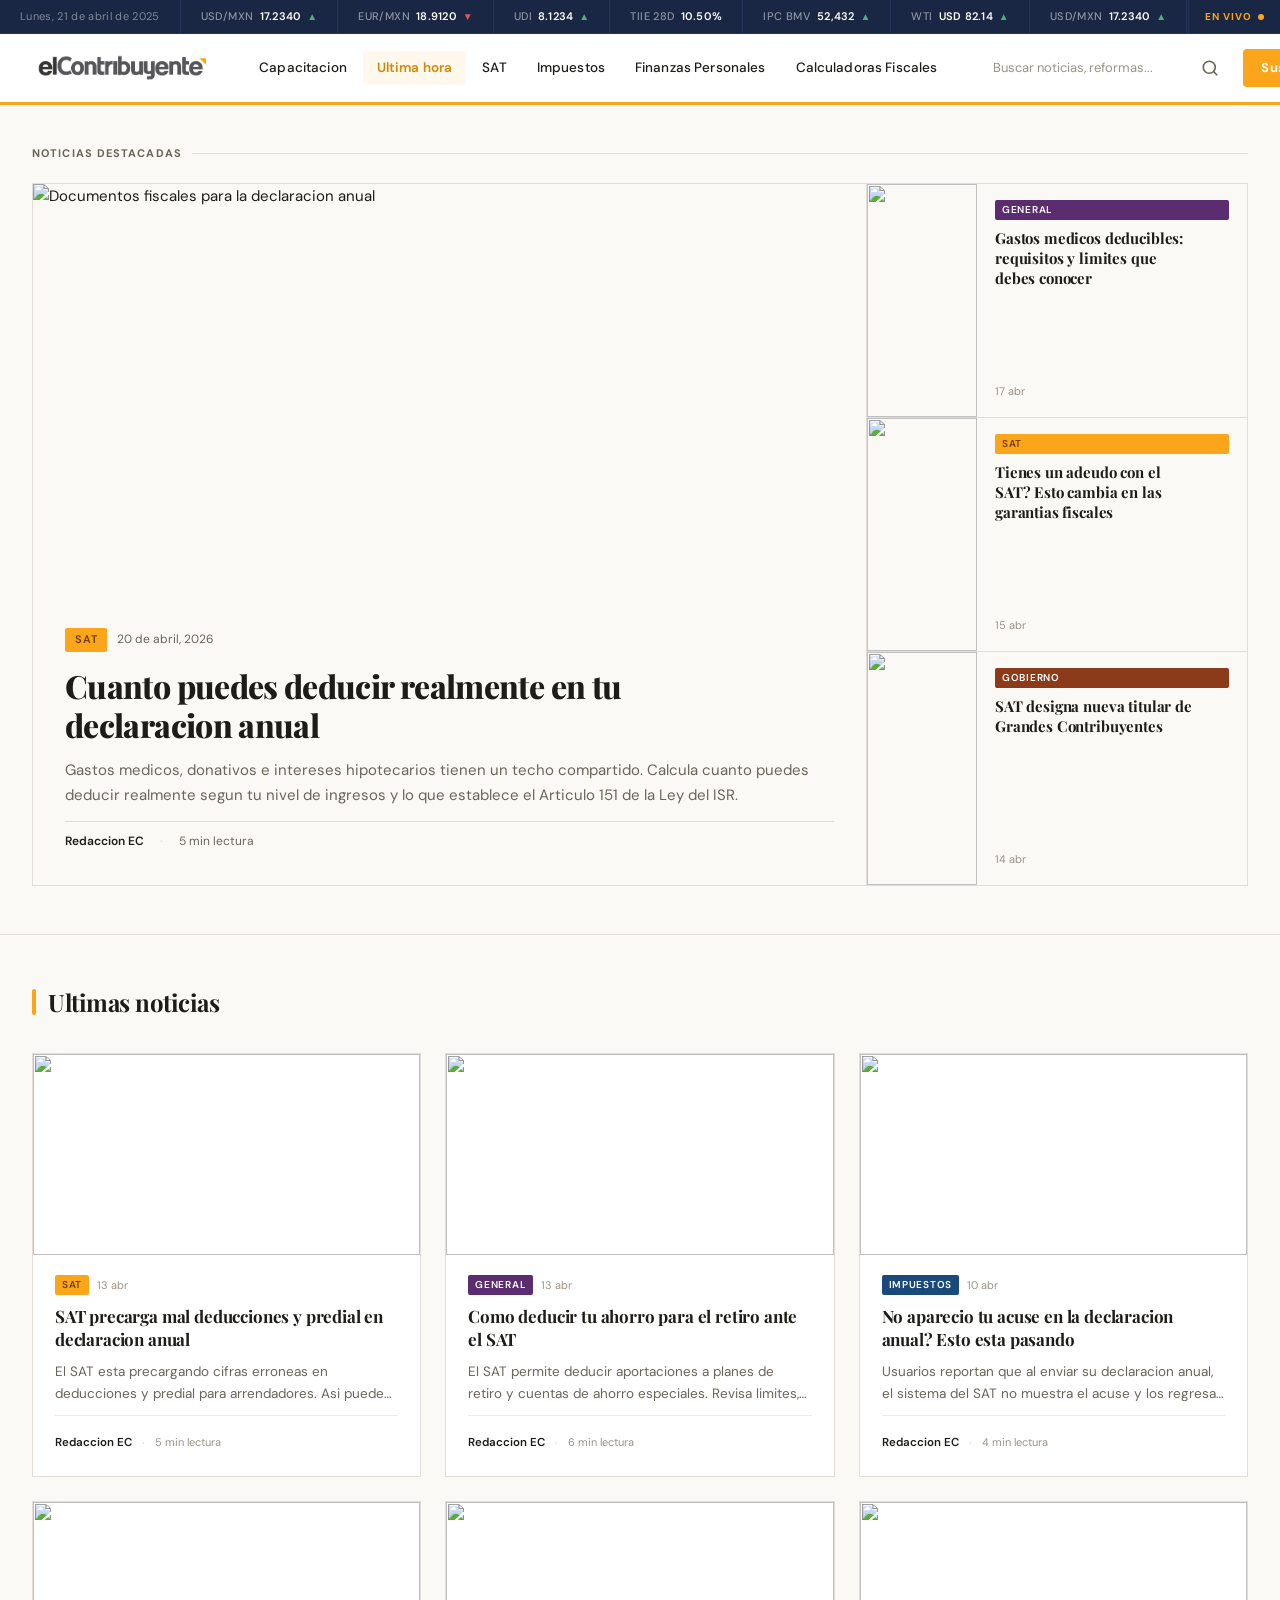
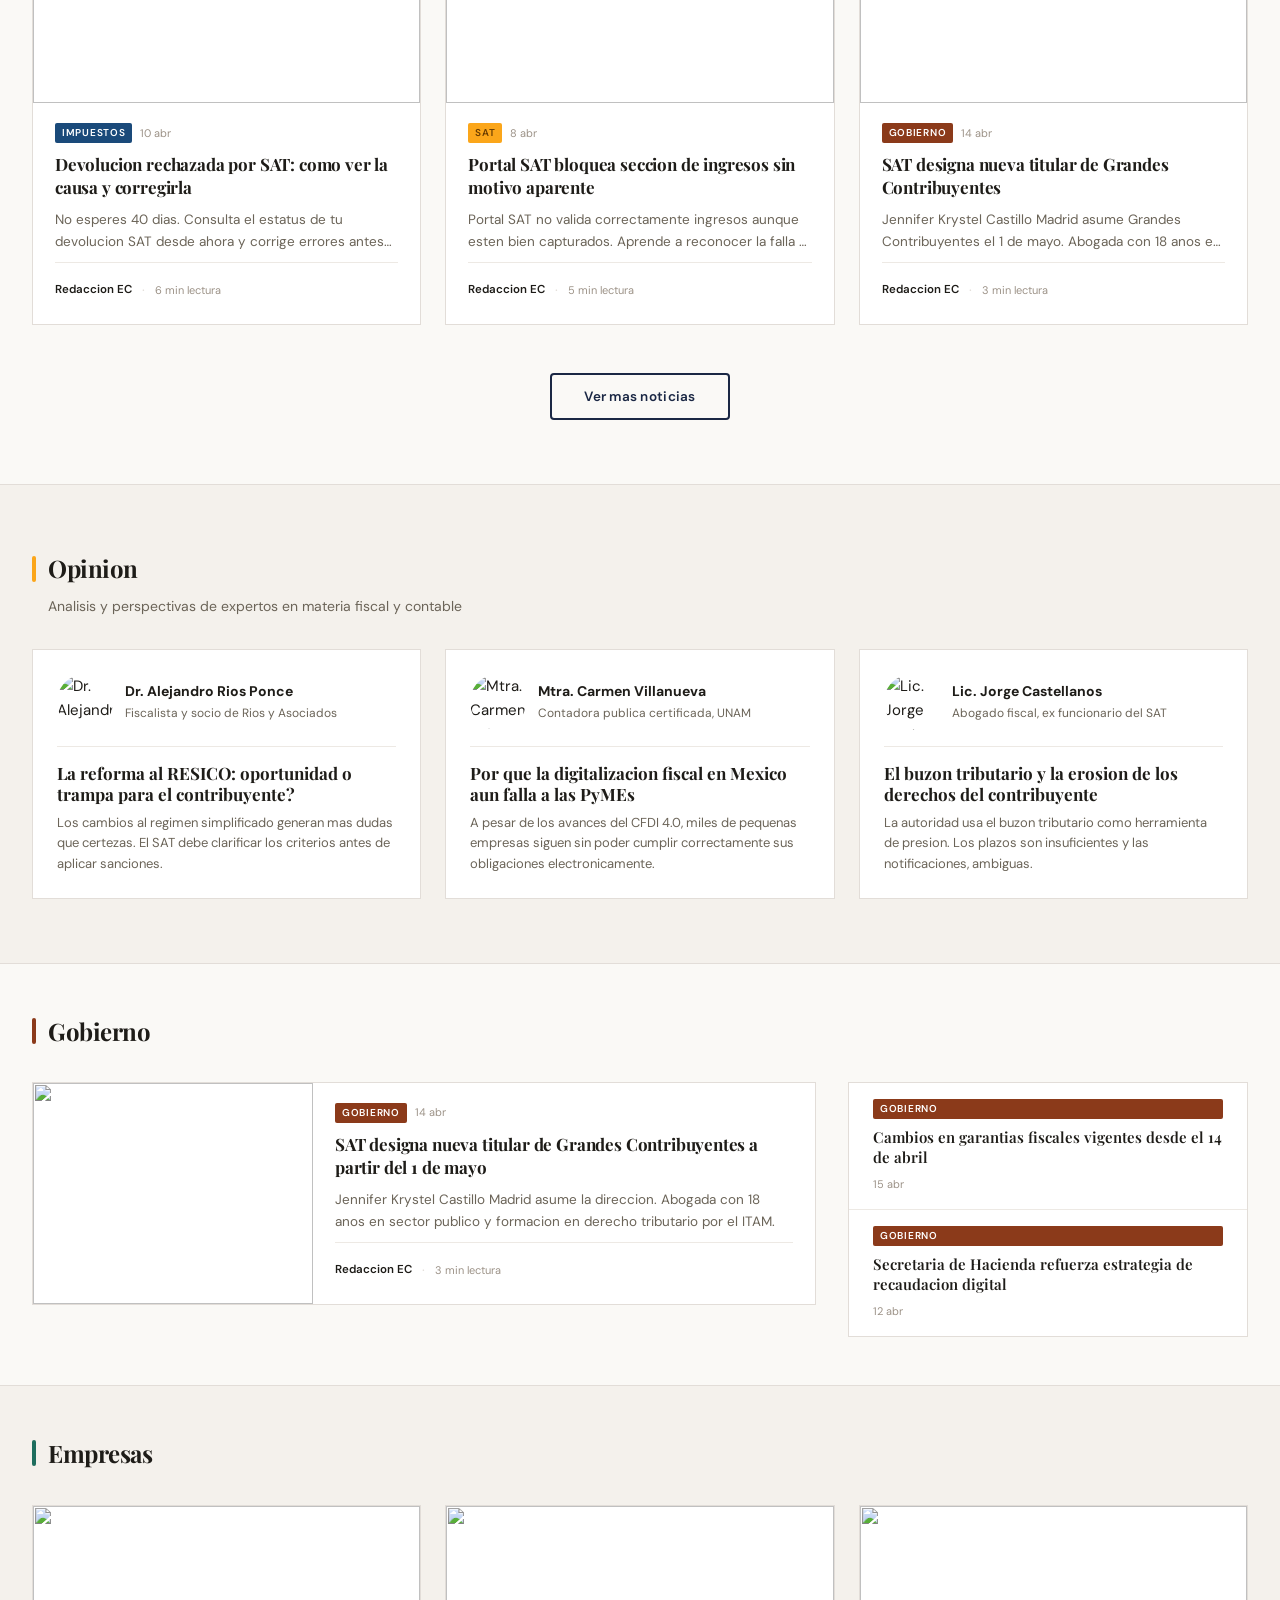
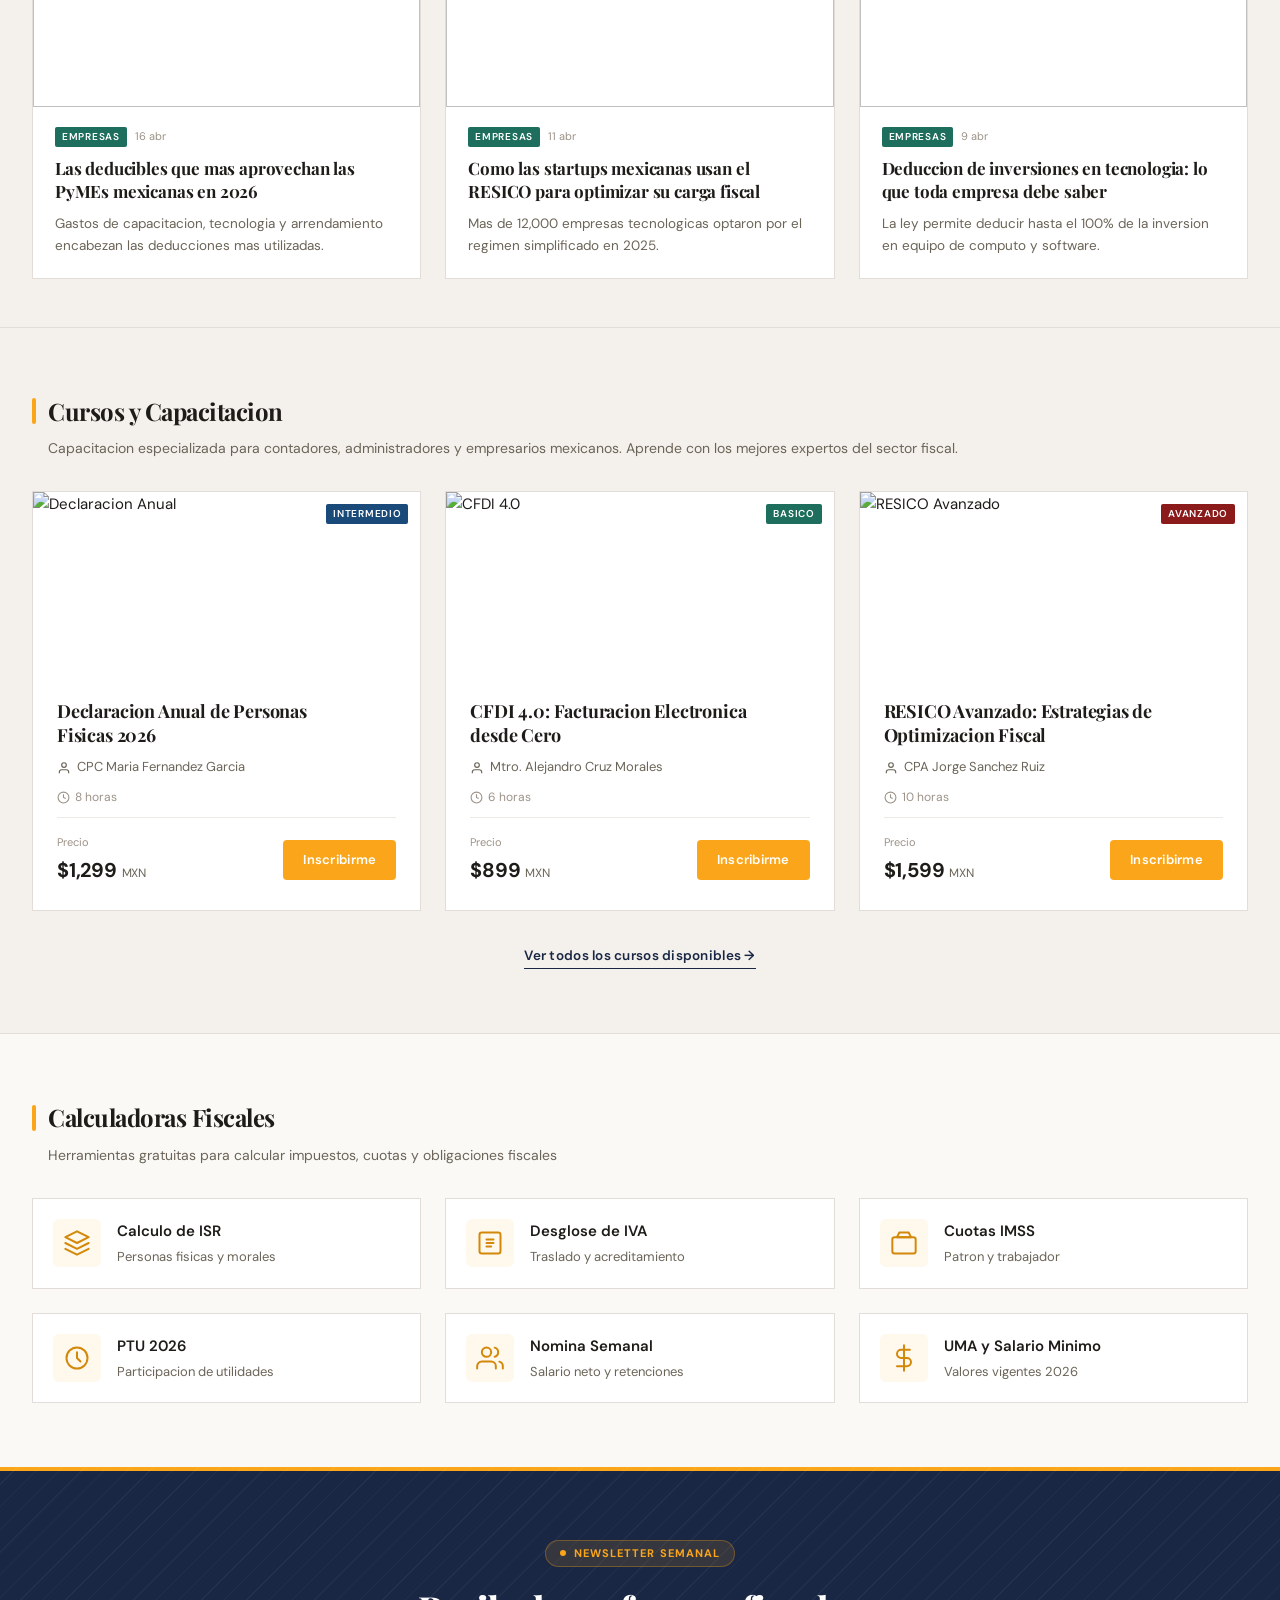
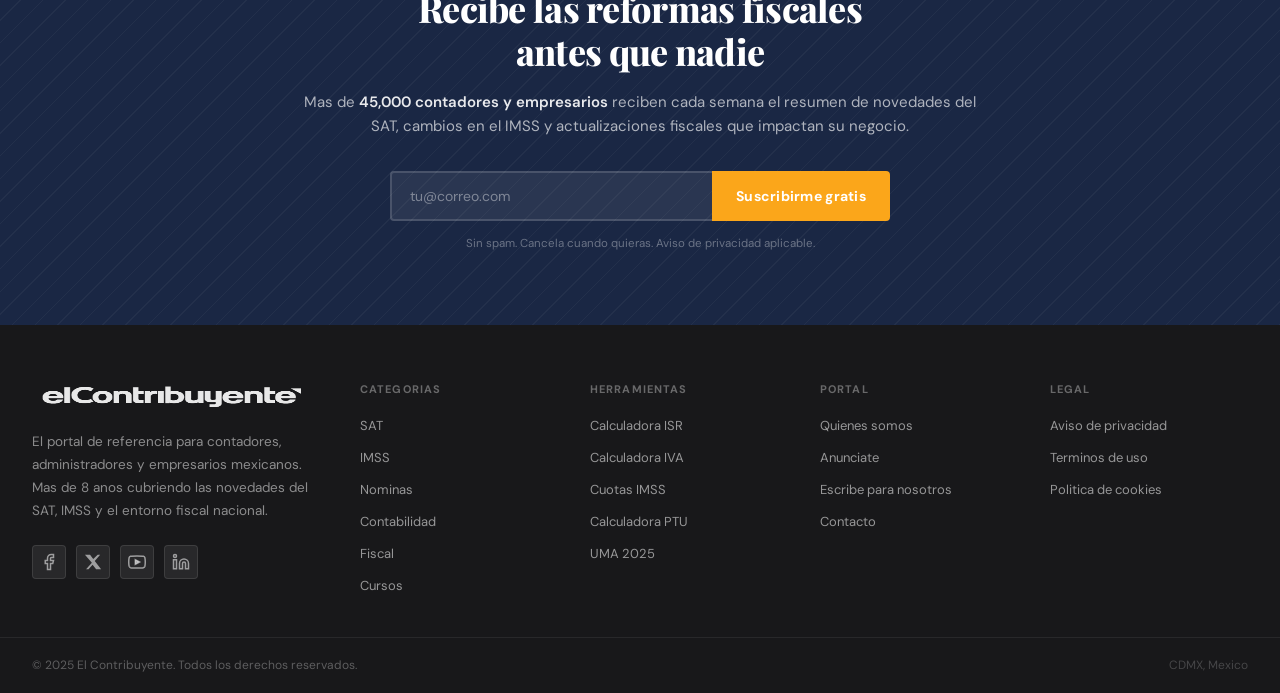
==== commit f36f984f: "Replace SVG logo with official PNG logo - Added logo-contribuyente.png as main brand logo - Updated " ====
--- a/index.html
+++ b/index.html
@@ -7,7 +7,7 @@
   <title>El Contribuyente — Noticias Fiscales, Contables y Financieras</title>
 
   <!-- Favicon -->
-  <link rel="icon" type="image/svg+xml" href="assets/logo.svg">
+  <link rel="icon" type="image/png" href="assets/logo-contribuyente.png">
 
   <!-- Google Fonts -->
   <link rel="preconnect" href="https://fonts.googleapis.com">
@@ -73,7 +73,7 @@
   <header class="navbar">
     <div class="navbar__inner">
       <a href="index.html" class="navbar__logo">
-        <img src="assets/logo.svg" alt="El Contribuyente">
+        <img src="assets/logo-contribuyente.png" alt="El Contribuyente">
       </a>
 
       <nav class="navbar__nav">
@@ -703,7 +703,7 @@
     <div class="footer__main">
       <div class="footer__grid">
         <div class="footer__brand">
-          <img src="assets/logo.svg" alt="El Contribuyente" class="footer__logo">
+          <img src="assets/logo-contribuyente.png" alt="El Contribuyente" class="footer__logo">
           <p class="footer__desc">El portal de referencia para contadores, administradores y empresarios mexicanos. Mas de 8 anos cubriendo las novedades del SAT, IMSS y el entorno fiscal nacional.</p>
           <div class="footer__social">
             <a href="#" class="footer__social-link" aria-label="Facebook">
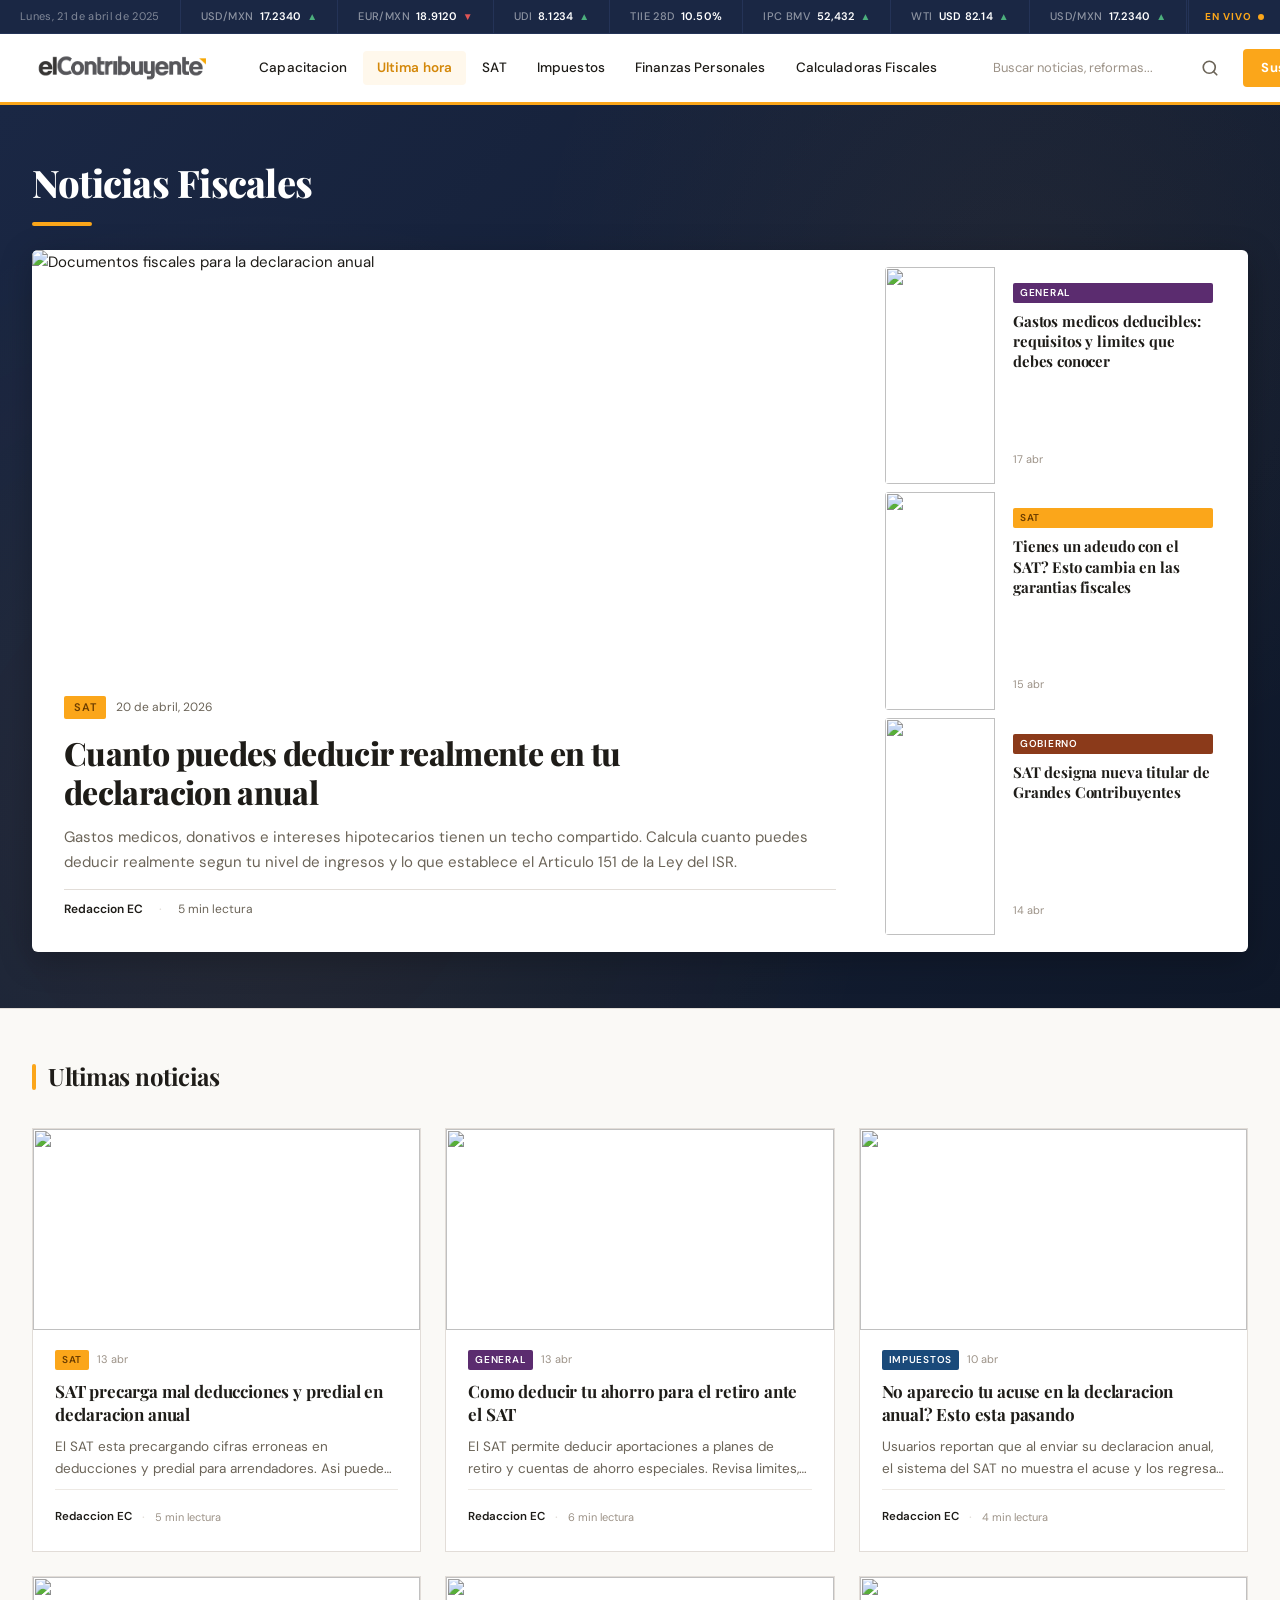
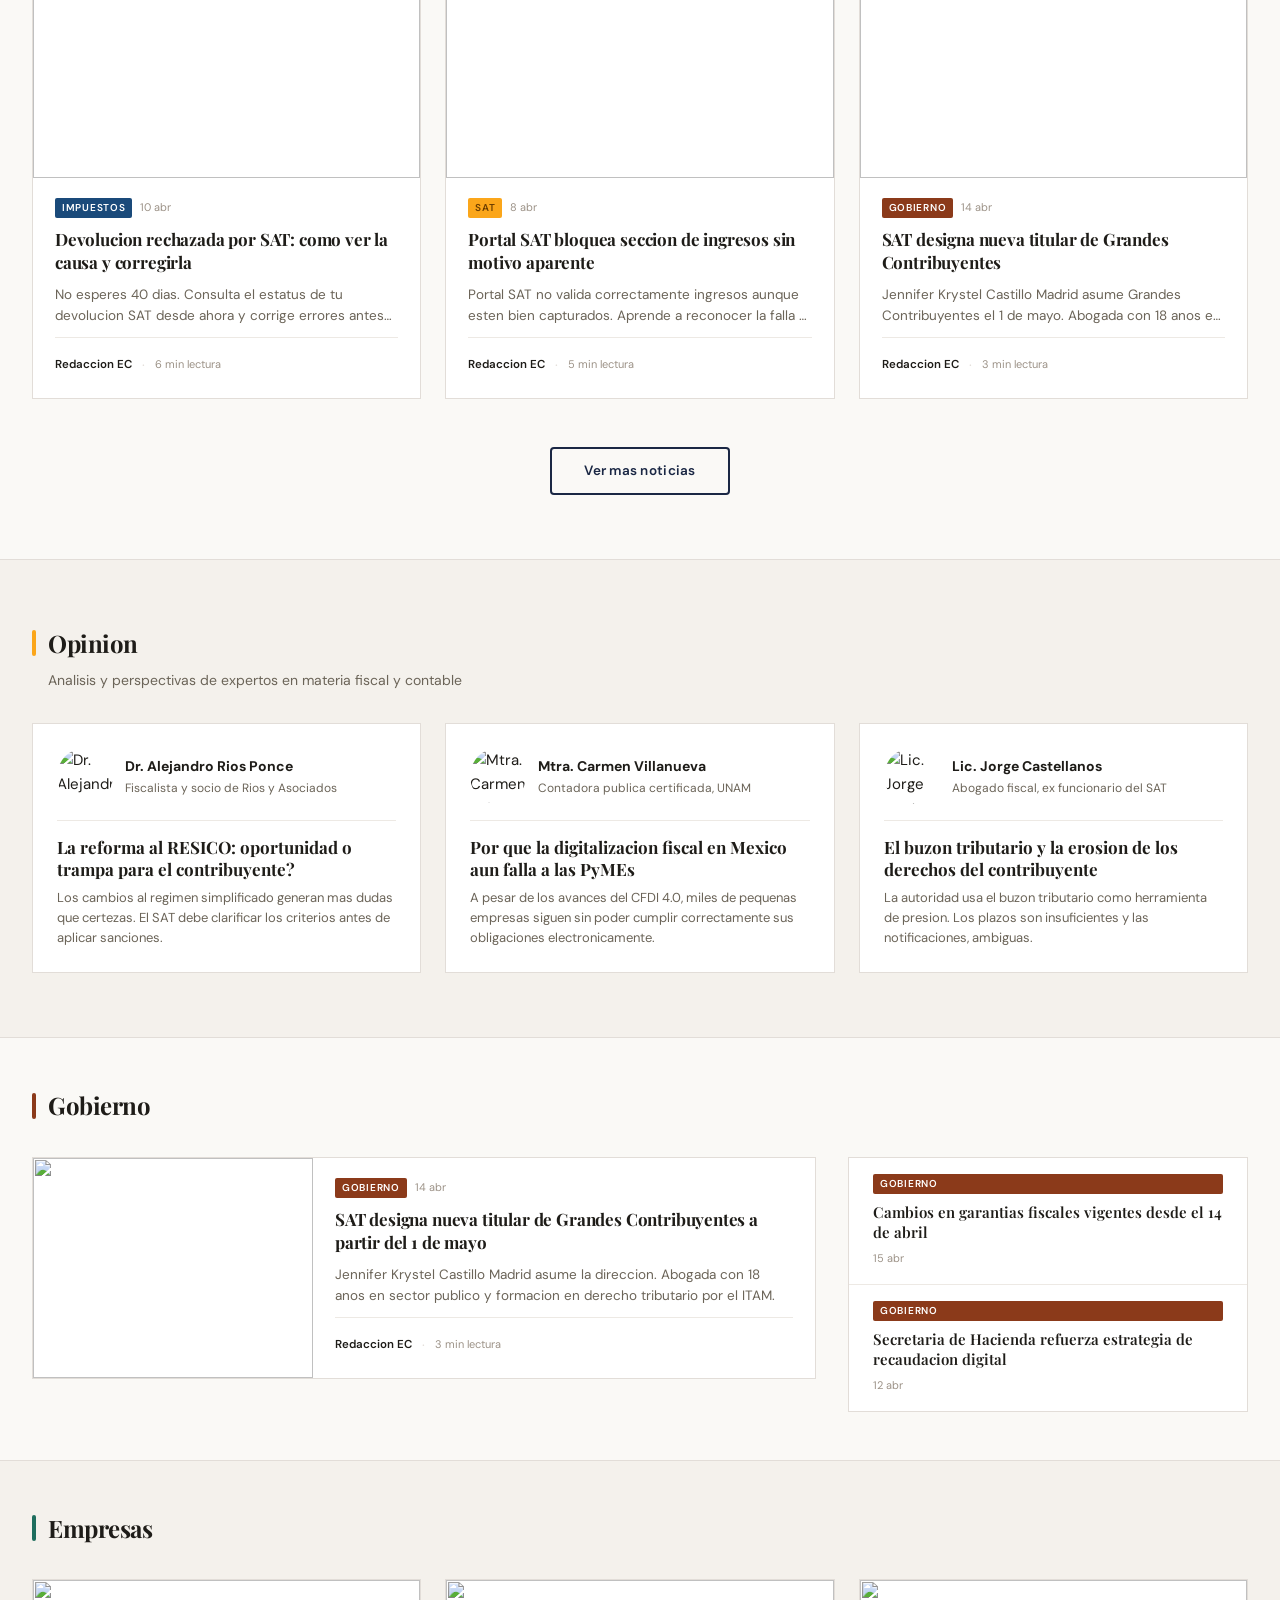
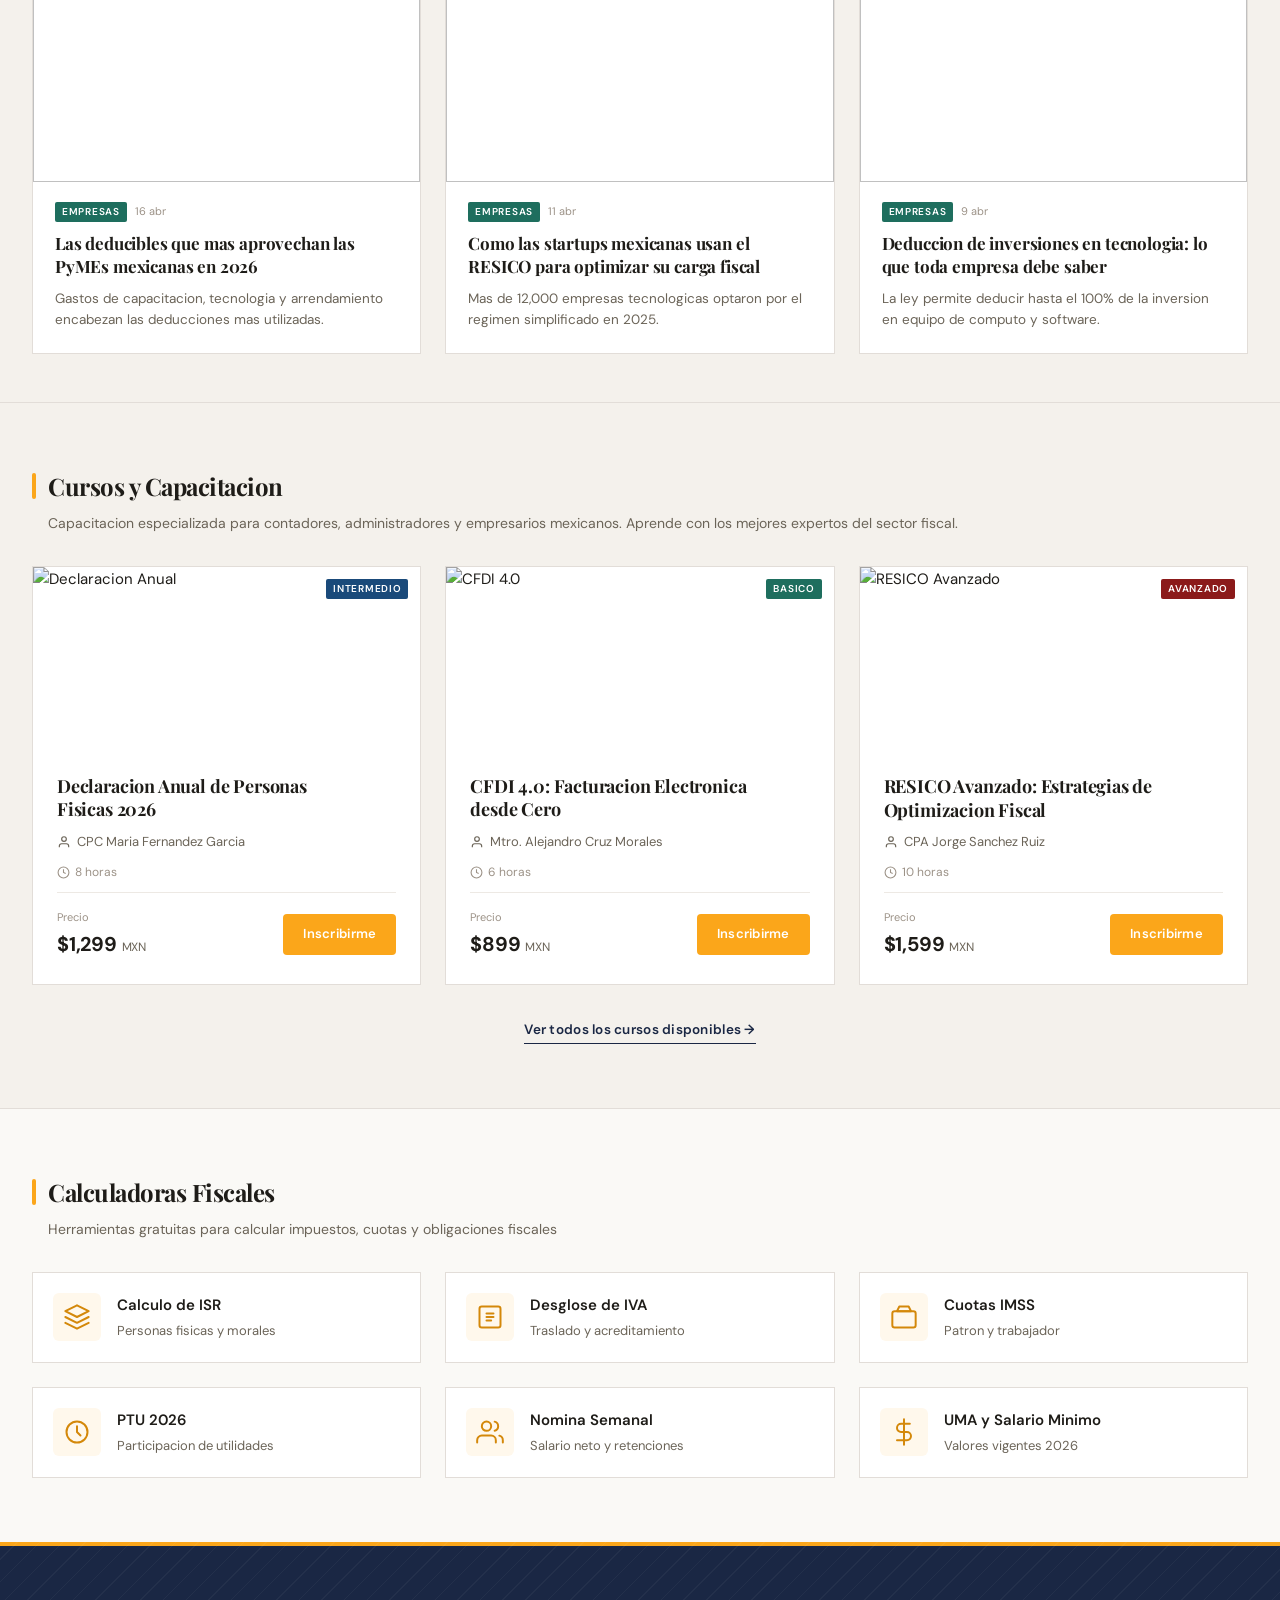
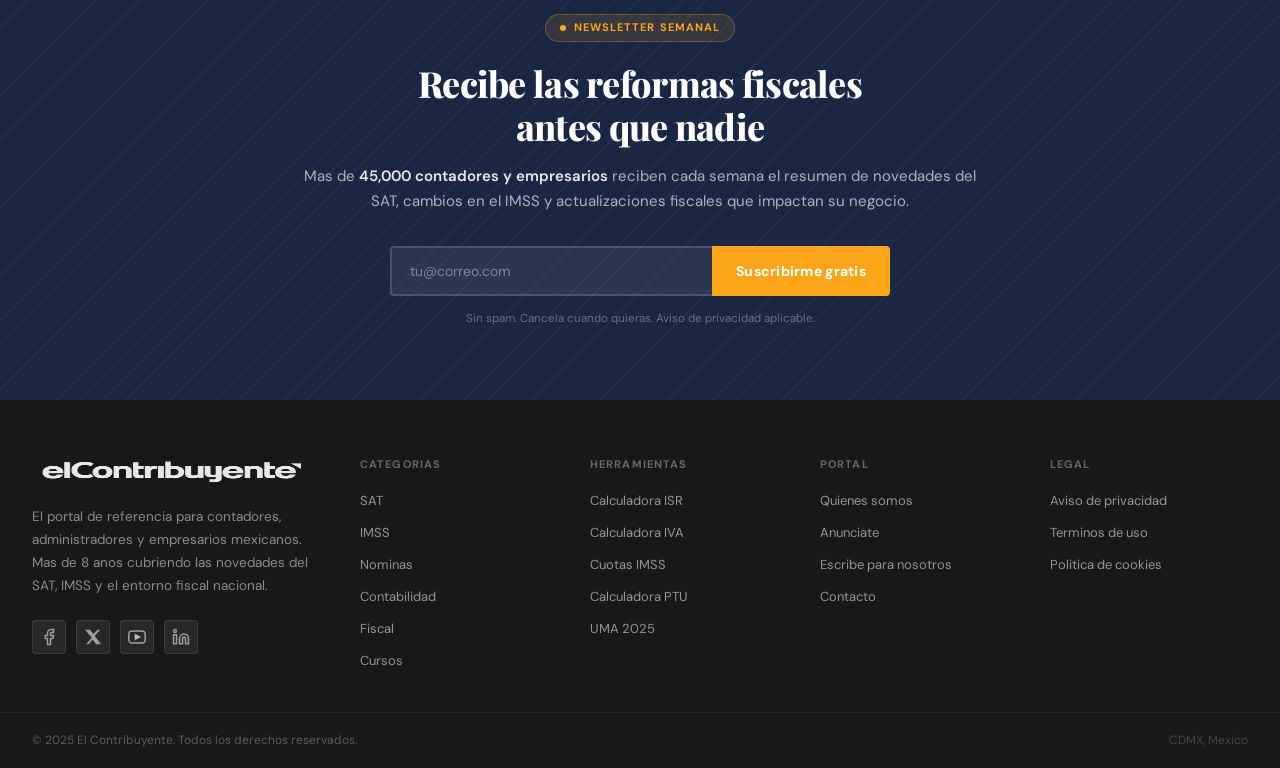
==== commit 9d6418a1: "Update hero headline to H1 with high contrast styling - Changed "Noticias destacadas" span to H1 "No" ====
--- a/index.html
+++ b/index.html
@@ -111,10 +111,7 @@
          ═══════════════════════════════════════ -->
     <section class="hero">
       <div class="container">
-        <div class="section-label">
-          <span class="section-label__text">Noticias destacadas</span>
-          <div class="section-label__line"></div>
-        </div>
+        <h1 class="hero__title">Noticias Fiscales</h1>
 
         <div class="hero-card">
           <!-- Featured Article -->
--- a/css/pages/home.css
+++ b/css/pages/home.css
@@ -6,7 +6,81 @@
    HERO SECTION
    ───────────────────────────────────────── */
 .hero {
-  padding: 40px 0 48px;
+  background: linear-gradient(135deg, var(--color-secondary) 0%, #0f1829 100%);
+  padding: 48px 0 56px;
+  position: relative;
+  overflow: hidden;
+}
+
+/* Subtle pattern overlay for visual texture */
+.hero::before {
+  content: '';
+  position: absolute;
+  inset: 0;
+  background-image:
+    radial-gradient(circle at 20% 80%, rgba(251, 166, 26, 0.08) 0%, transparent 50%),
+    radial-gradient(circle at 80% 20%, rgba(251, 166, 26, 0.05) 0%, transparent 40%);
+  pointer-events: none;
+}
+
+.hero > .container {
+  position: relative;
+  z-index: 1;
+}
+
+/* Hero headline */
+.hero__title {
+  font-family: var(--font-headline);
+  font-size: var(--text-4xl);
+  font-weight: var(--font-weight-extrabold);
+  color: #ffffff;
+  letter-spacing: -0.02em;
+  margin: 0 0 var(--spacing-lg);
+}
+
+.hero__title::after {
+  content: '';
+  display: block;
+  width: 60px;
+  height: 4px;
+  background: var(--color-primary);
+  margin-top: var(--spacing-sm);
+  border-radius: 2px;
+}
+
+/* Hero card adjustments for dark background */
+.hero .hero-card {
+  background: var(--color-surface);
+  border: none;
+  border-radius: var(--radius-md);
+  overflow: hidden;
+  box-shadow: 0 8px 32px rgba(0, 0, 0, 0.25);
+}
+
+.hero .hero-card__featured {
+  border-right: none;
+}
+
+.hero .hero-card__secondary {
+  background: rgba(255, 255, 255, 0.03);
+  border: 1px solid rgba(255, 255, 255, 0.08);
+  border-radius: var(--radius-md);
+  padding: var(--spacing-md);
+  gap: var(--spacing-sm);
+}
+
+.hero .hero-card__secondary-item {
+  background: var(--color-surface);
+  border-radius: var(--radius-sm);
+  border-bottom: none;
+  overflow: hidden;
+  transition: transform var(--transition-fast), box-shadow var(--transition-fast);
+}
+
+.hero .hero-card__secondary-item:hover {
+  transform: translateY(-2px);
+  box-shadow: 0 4px 16px rgba(0, 0, 0, 0.15);
+  background: var(--color-surface);
 }
 
 .hero-card__featured-title a {
@@ -324,7 +398,15 @@
 
 @media (max-width: 768px) {
   .hero {
-    padding: 24px 0 32px;
+    padding: 32px 0 40px;
+  }
+
+  .hero__title {
+    font-size: var(--text-3xl);
+  }
+
+  .hero .hero-card__secondary {
+    padding: var(--spacing-sm);
   }
 
   .opinion-grid {
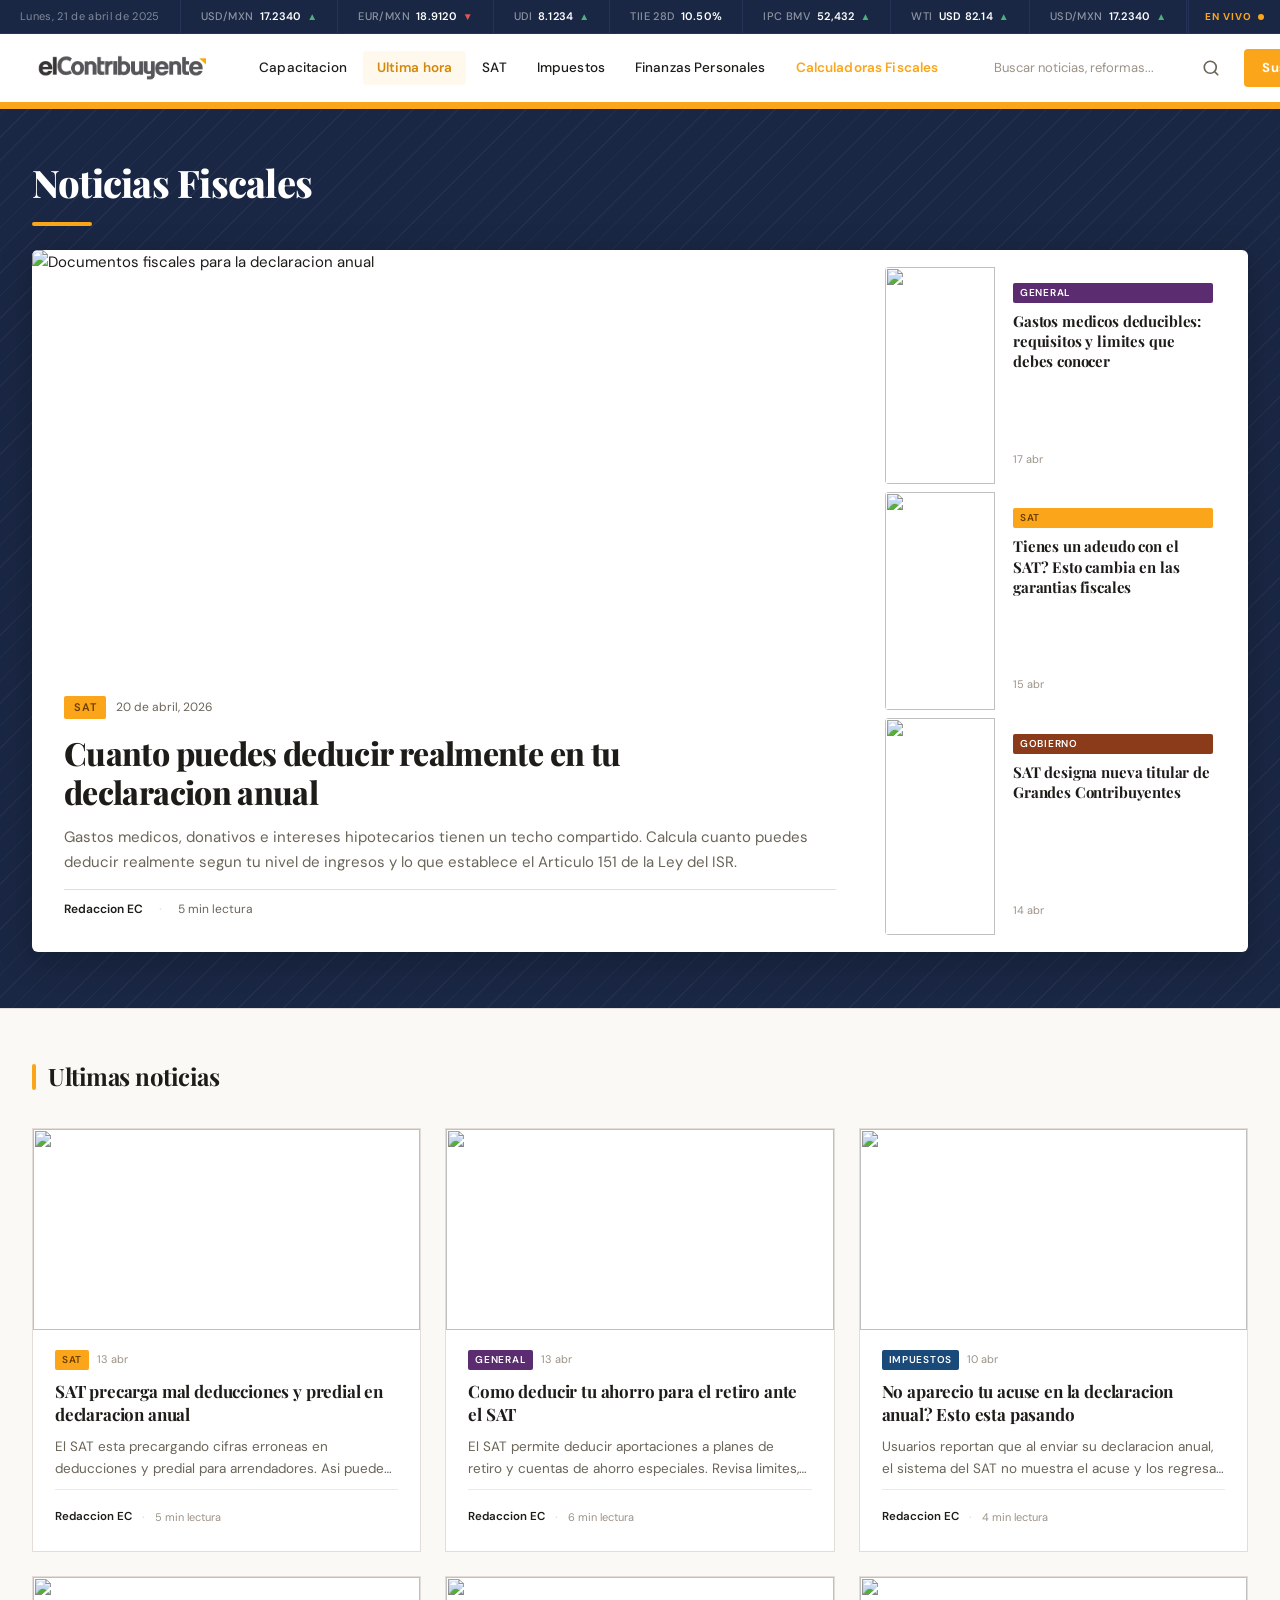
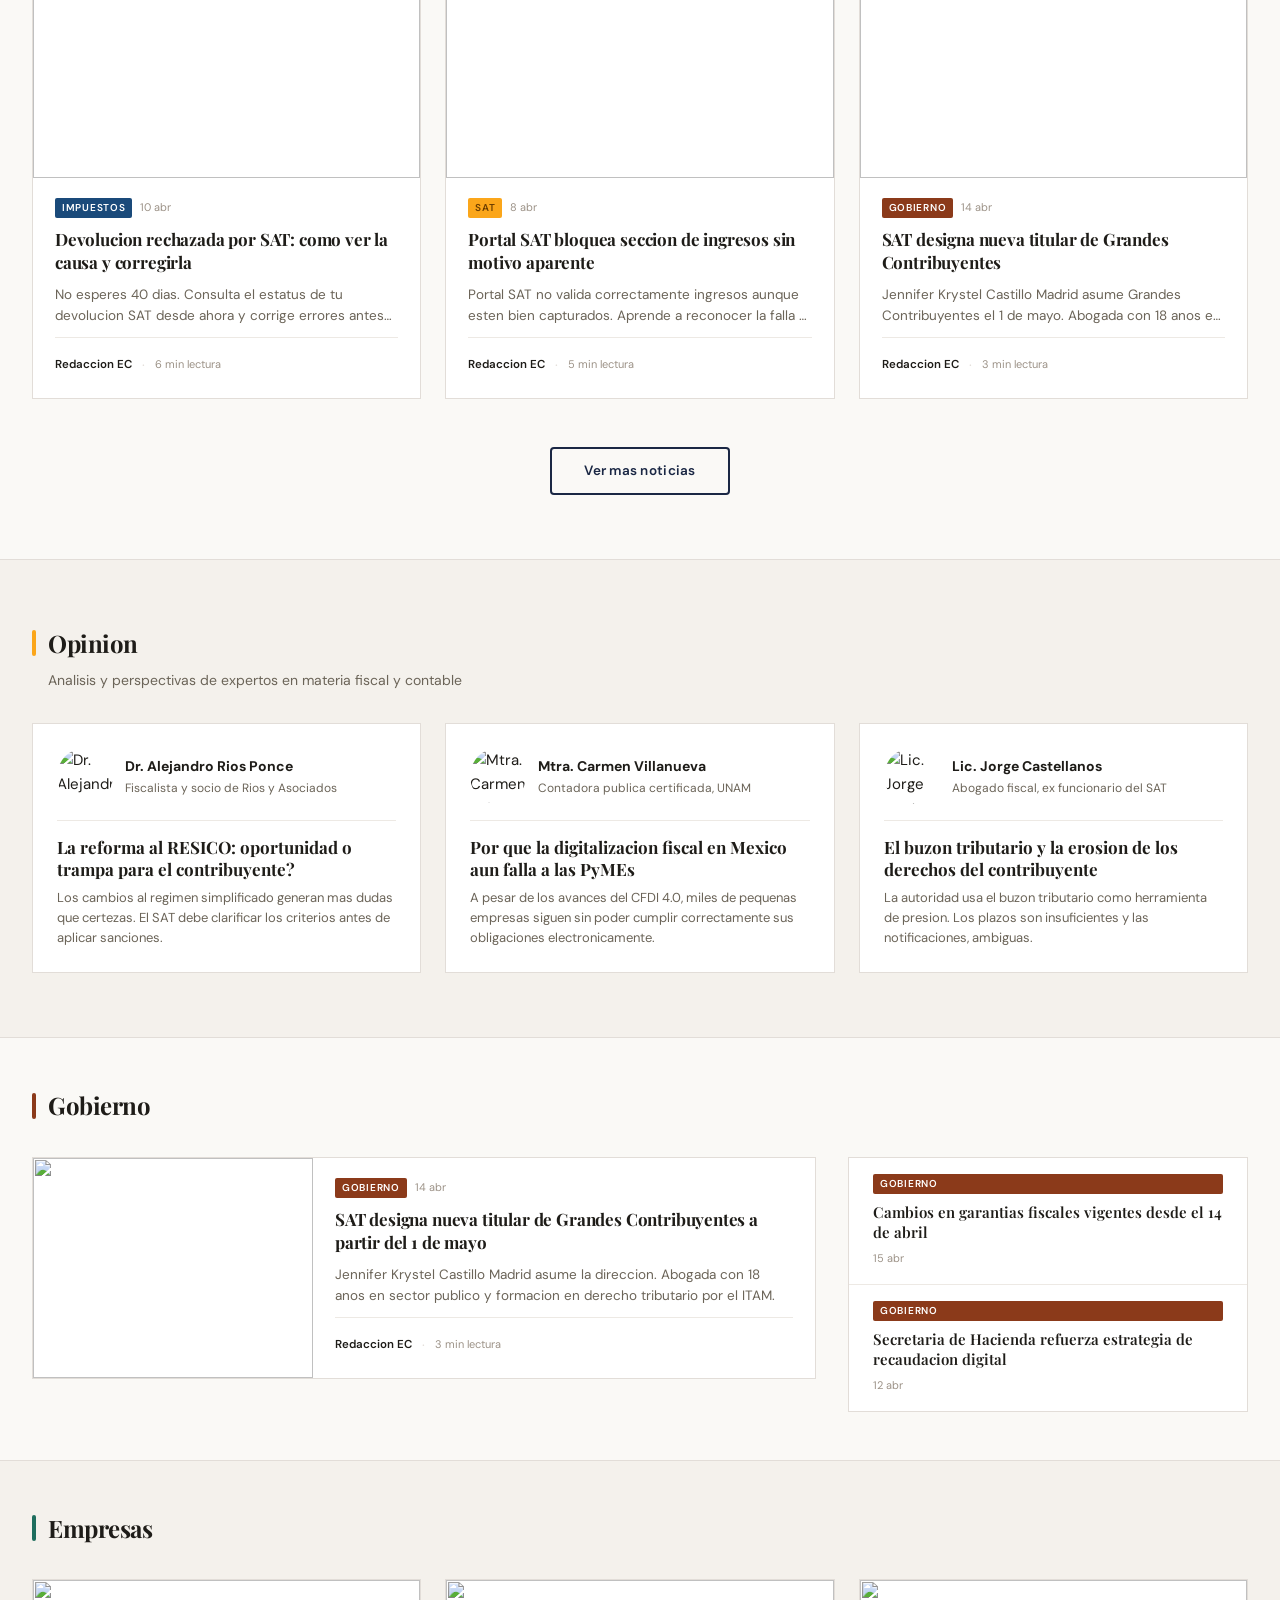
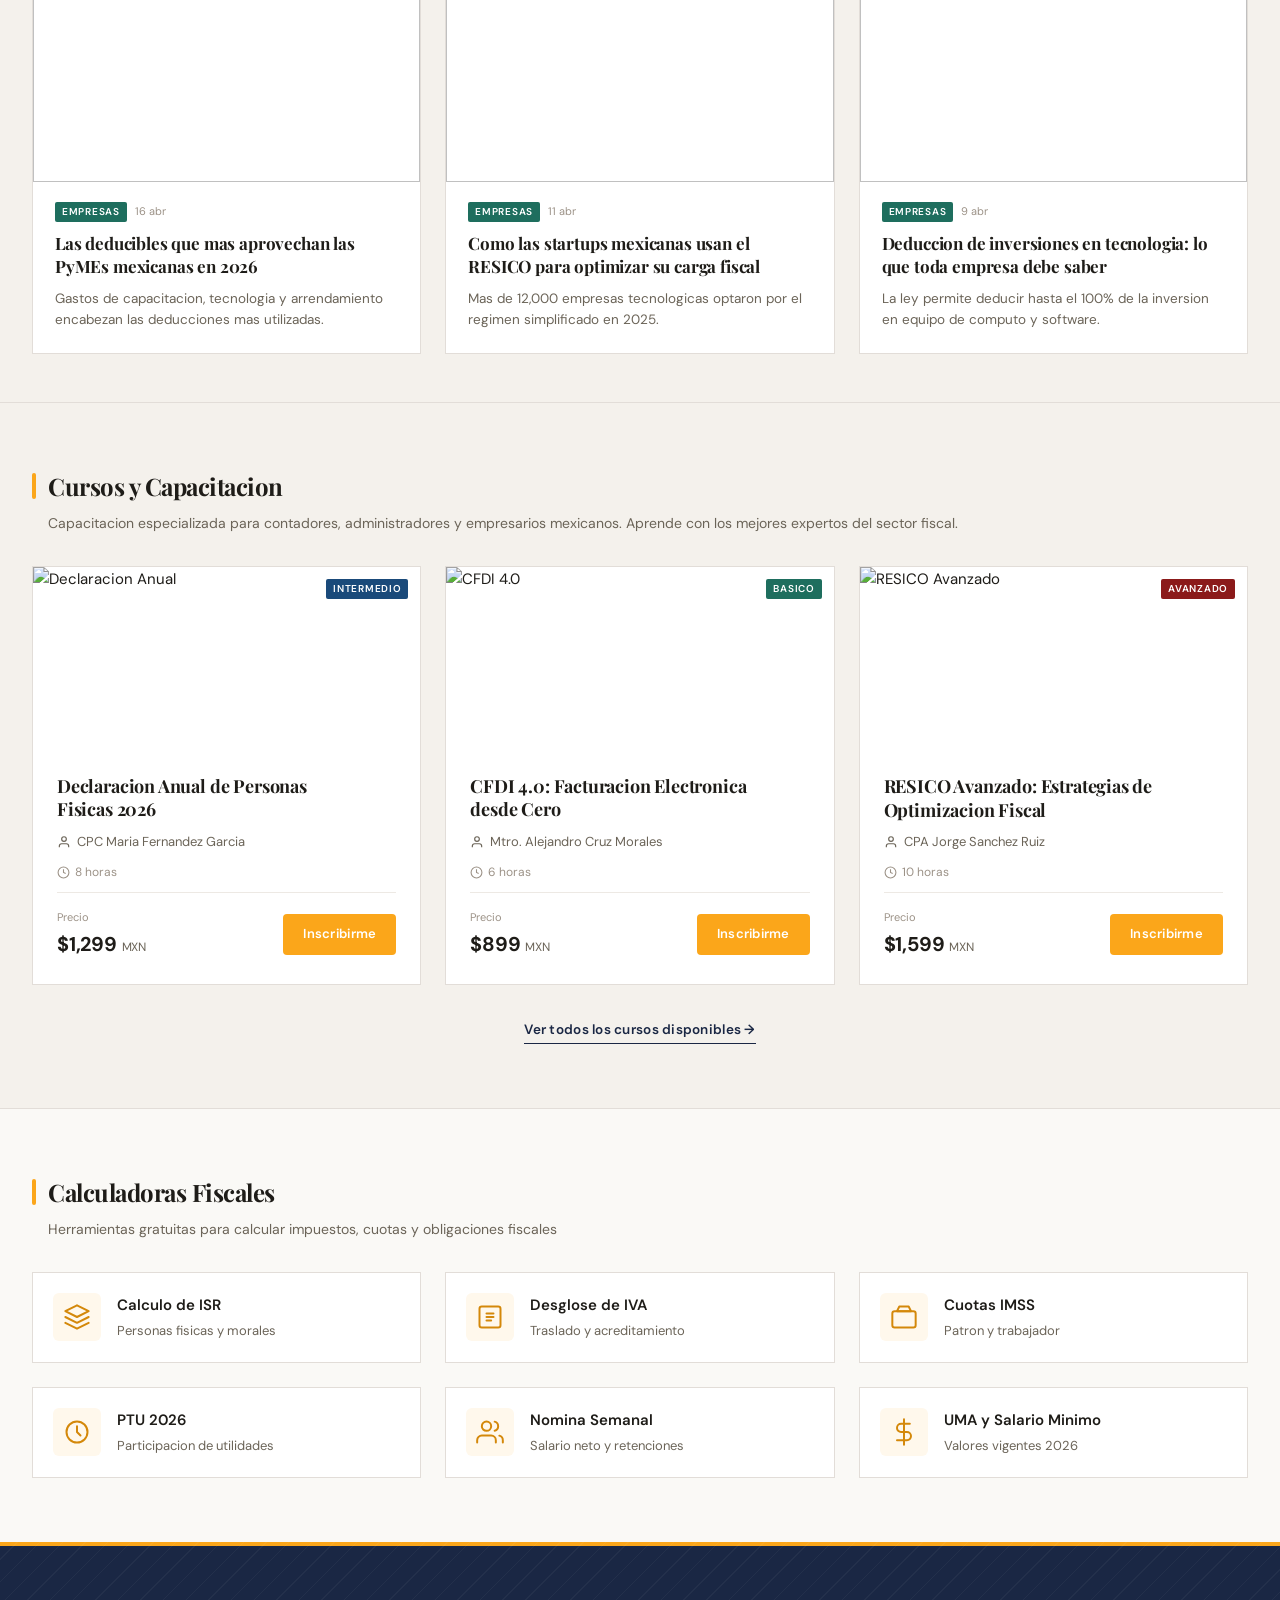
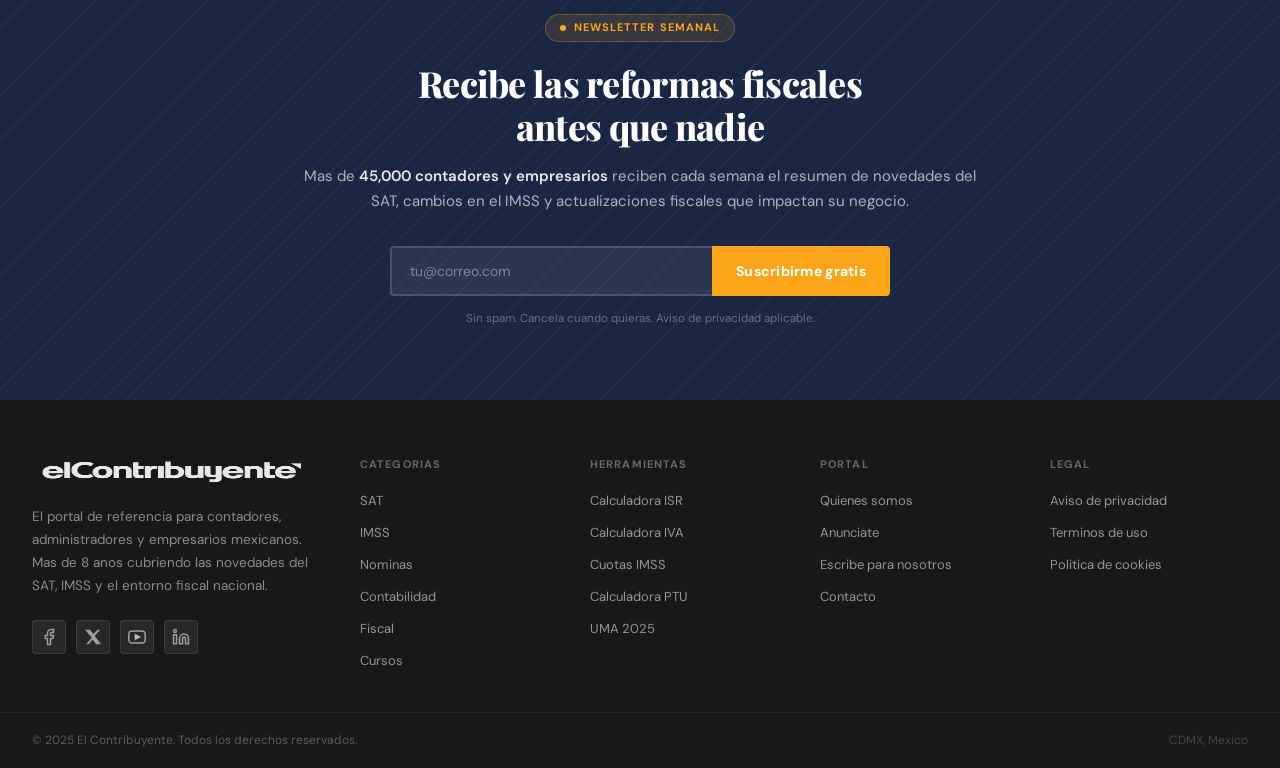
==== commit 17b70c32: "Add Calculadoras Fiscales section with IVA calculator New pages: - calculadoras.html: Landing page w" ====
--- a/index.html
+++ b/index.html
@@ -82,7 +82,7 @@
         <a href="categoria.html?cat=sat" class="navbar__link">SAT</a>
         <a href="categoria.html?cat=impuestos" class="navbar__link">Impuestos</a>
         <a href="categoria.html?cat=finanzas" class="navbar__link">Finanzas Personales</a>
-        <a href="#calculadoras" class="navbar__link">Calculadoras Fiscales</a>
+        <a href="calculadoras.html" class="navbar__link navbar__link--highlight">Calculadoras Fiscales</a>
       </nav>
 
       <div class="navbar__actions">
--- a/css/components.css
+++ b/css/components.css
@@ -174,6 +174,16 @@
 
 .navbar__link--active {
   font-weight: var(--font-weight-semibold);
+}
+
+.navbar__link--highlight {
+  color: var(--color-primary);
+  font-weight: var(--font-weight-semibold);
+}
+
+.navbar__link--highlight:hover {
+  color: var(--color-primary-dark);
+  background: var(--color-primary-light);
 }
 
 .navbar__actions {
--- a/css/pages/home.css
+++ b/css/pages/home.css
@@ -6,21 +6,31 @@
    HERO SECTION
    ───────────────────────────────────────── */
 .hero {
-  background: linear-gradient(135deg, var(--color-secondary) 0%, #0f1829 100%);
+  background: var(--color-secondary);
   padding: 48px 0 56px;
   position: relative;
   overflow: hidden;
 }
 
-/* Subtle pattern overlay for visual texture */
+/* Diagonal line pattern (same as newsletter) */
 .hero::before {
   content: '';
   position: absolute;
   inset: 0;
-  background-image:
-    radial-gradient(circle at 20% 80%, rgba(251, 166, 26, 0.08) 0%, transparent 50%),
-    radial-gradient(circle at 80% 20%, rgba(251, 166, 26, 0.05) 0%, transparent 40%);
+  opacity: 0.04;
+  background-image: repeating-linear-gradient(-45deg, #fff, #fff 1px, transparent 1px, transparent 16px);
   pointer-events: none;
+}
+
+/* Amber accent bar at top */
+.hero::after {
+  content: '';
+  position: absolute;
+  top: 0;
+  left: 0;
+  right: 0;
+  height: 4px;
+  background: var(--color-primary);
 }
 
 .hero > .container {
